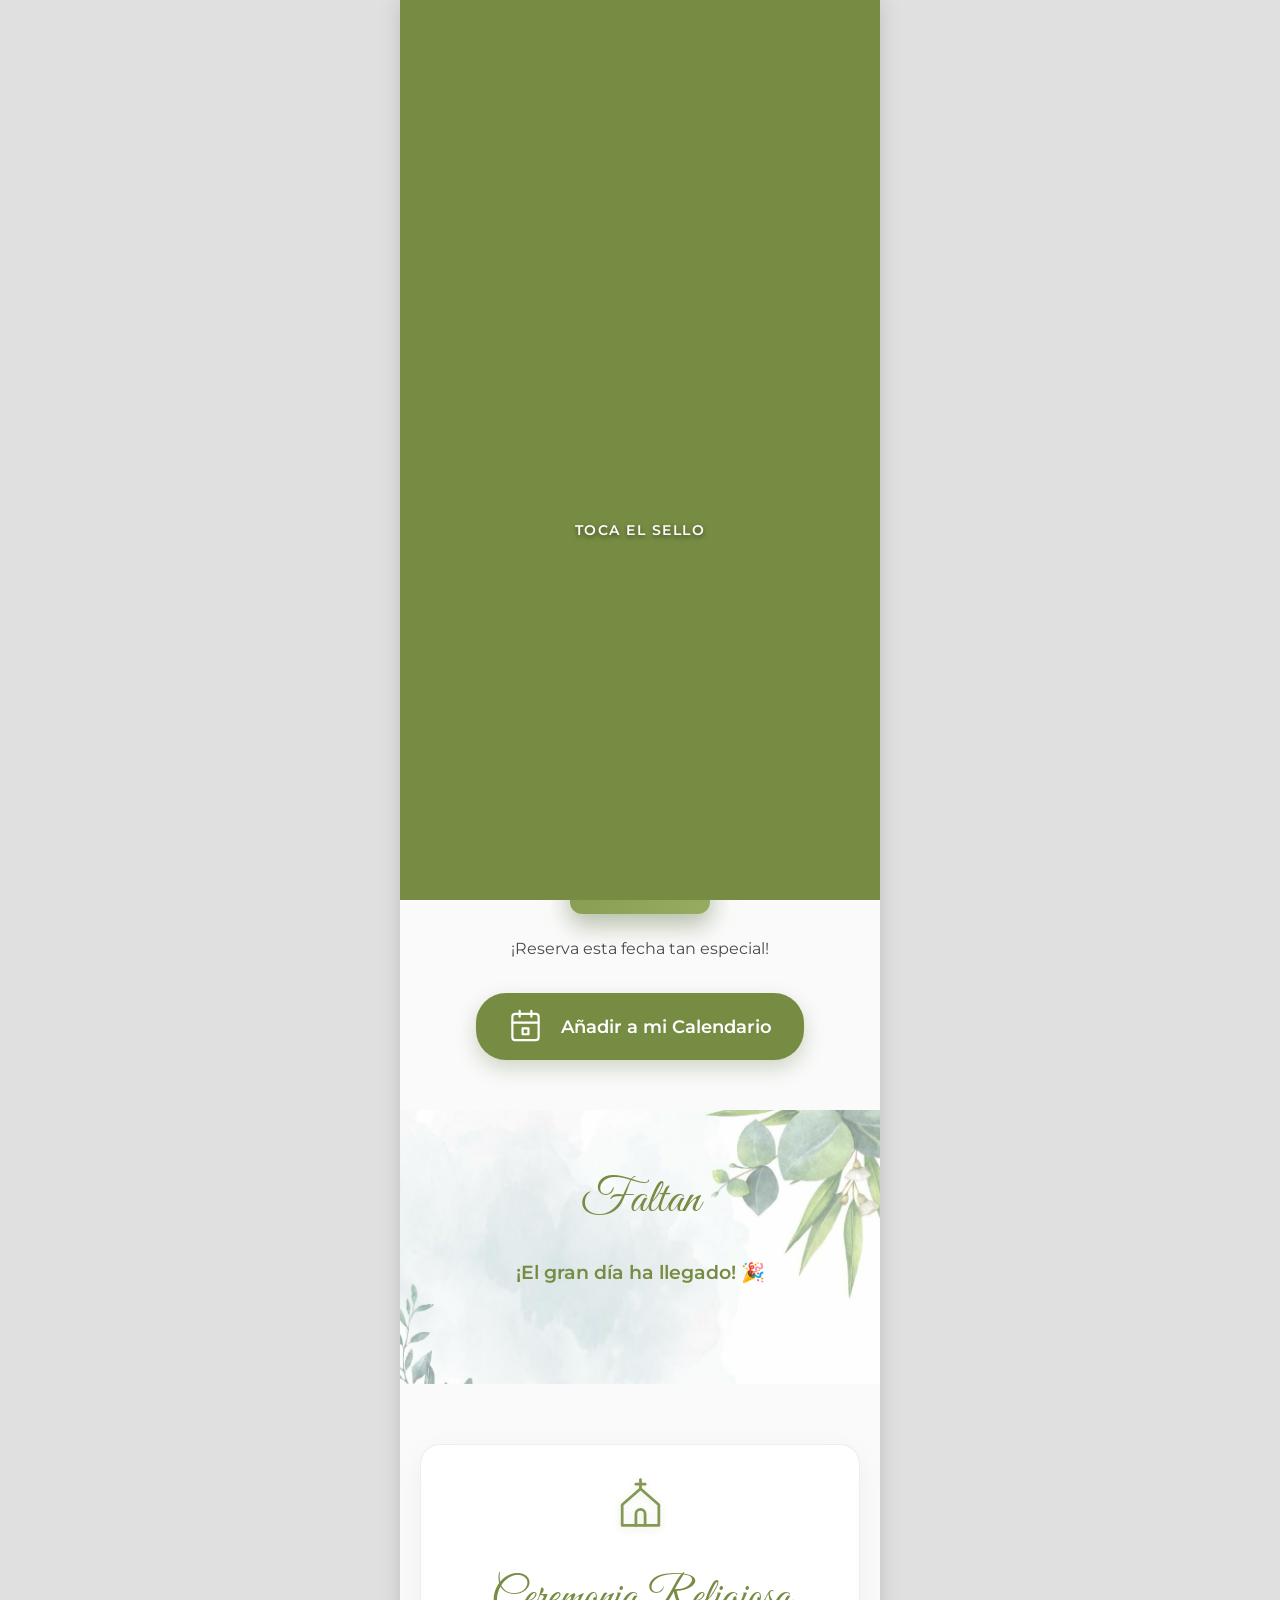
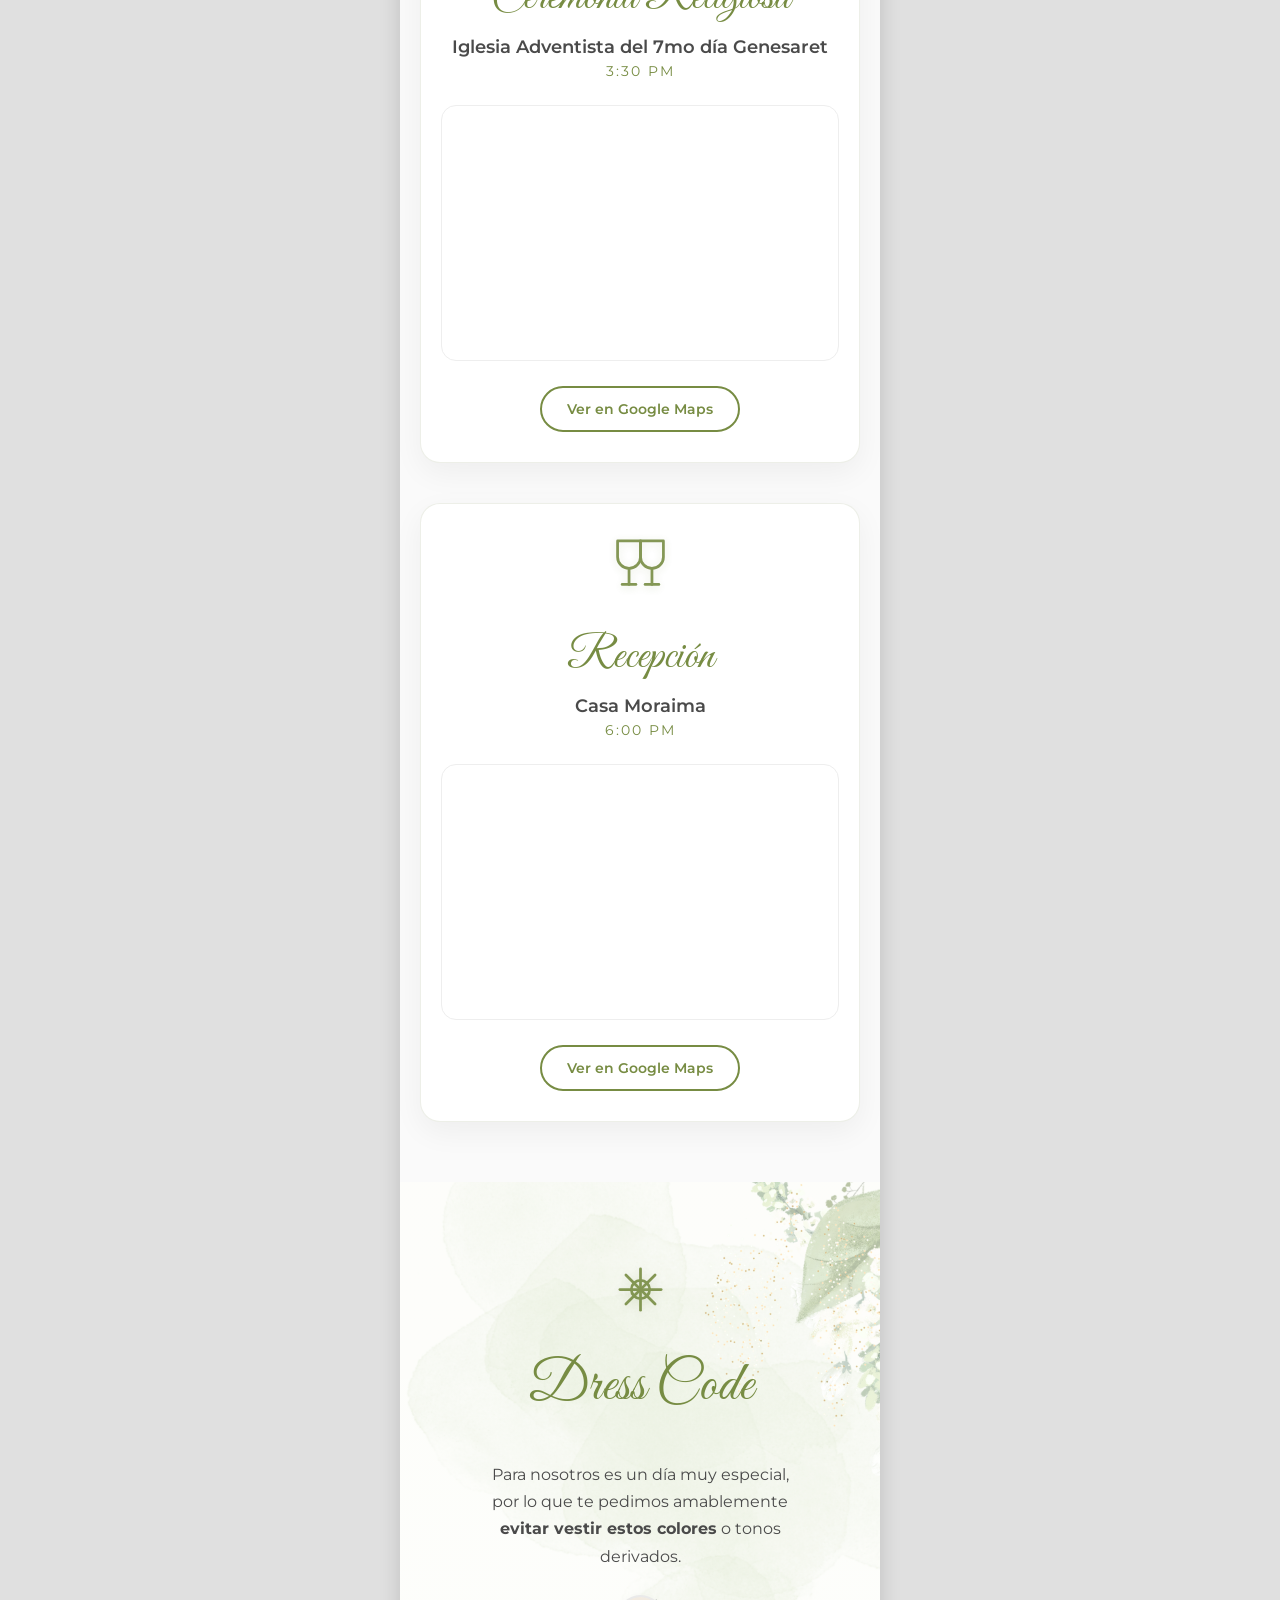
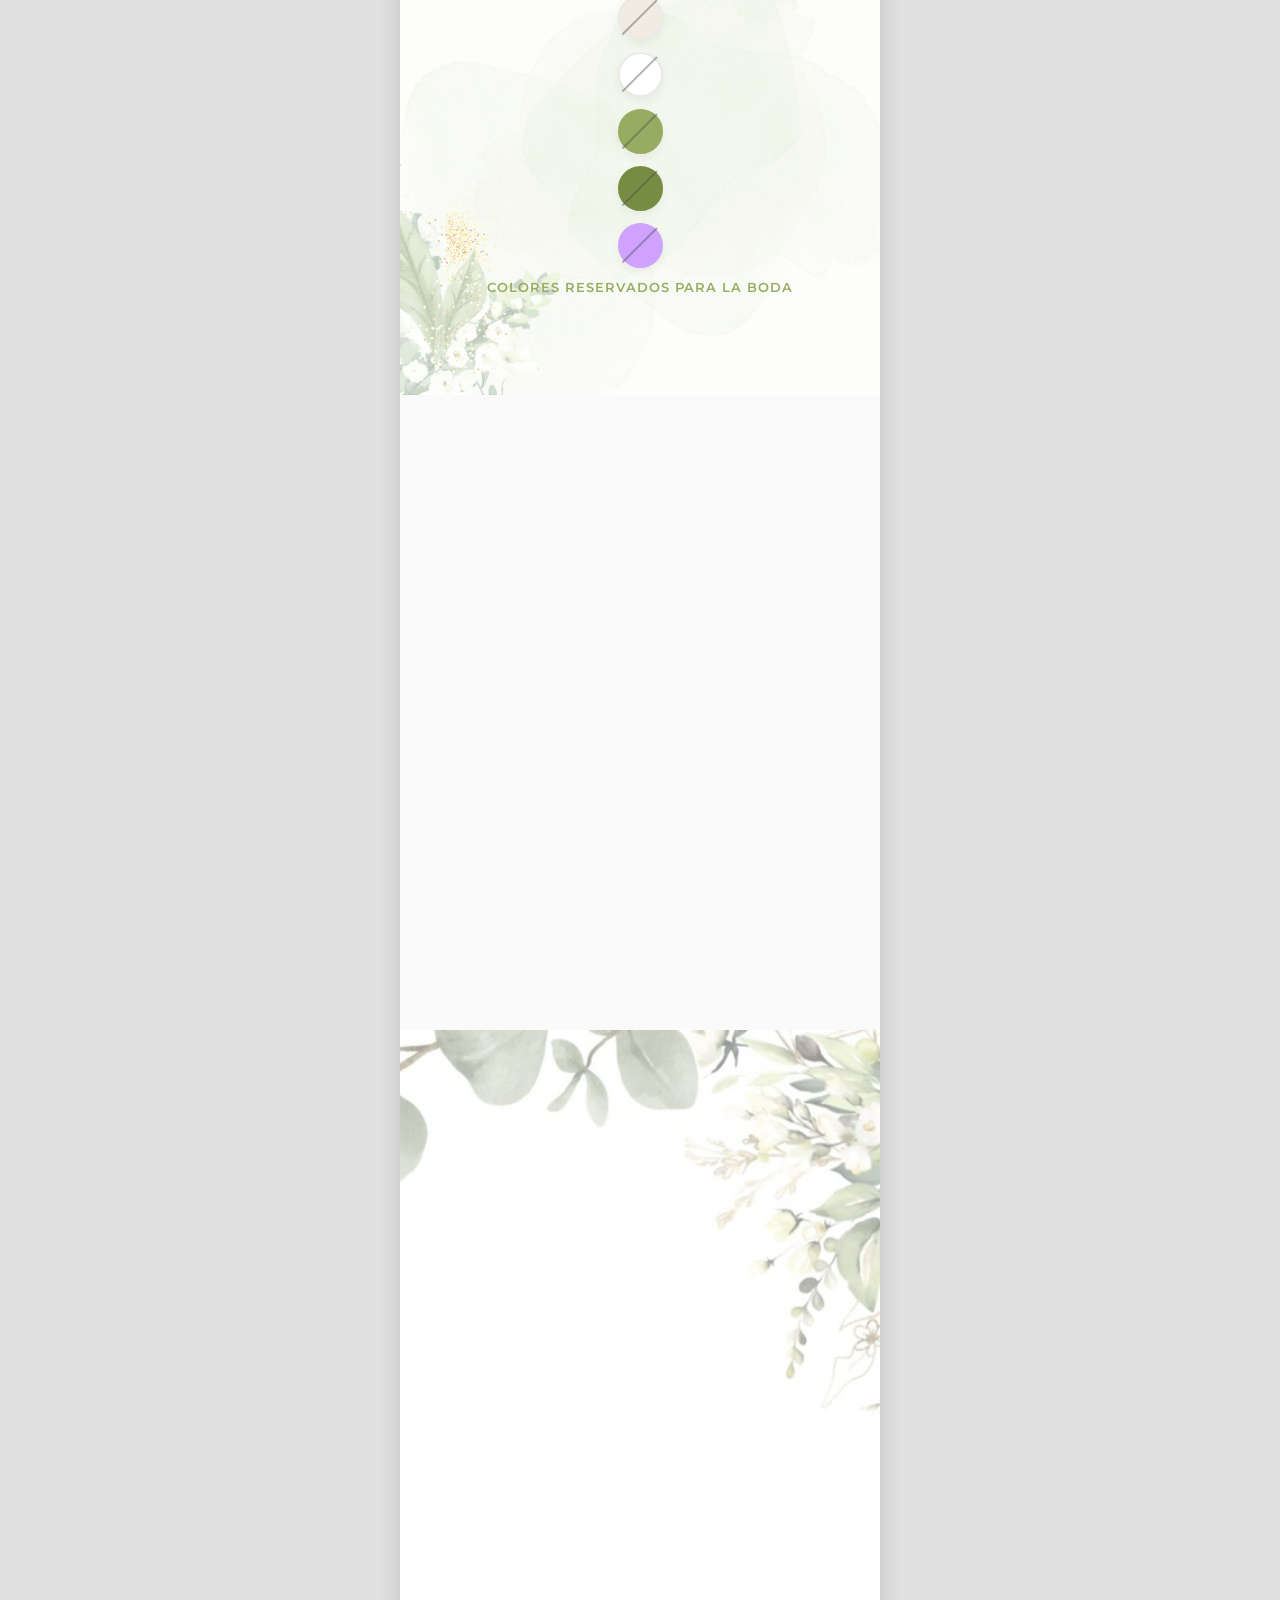
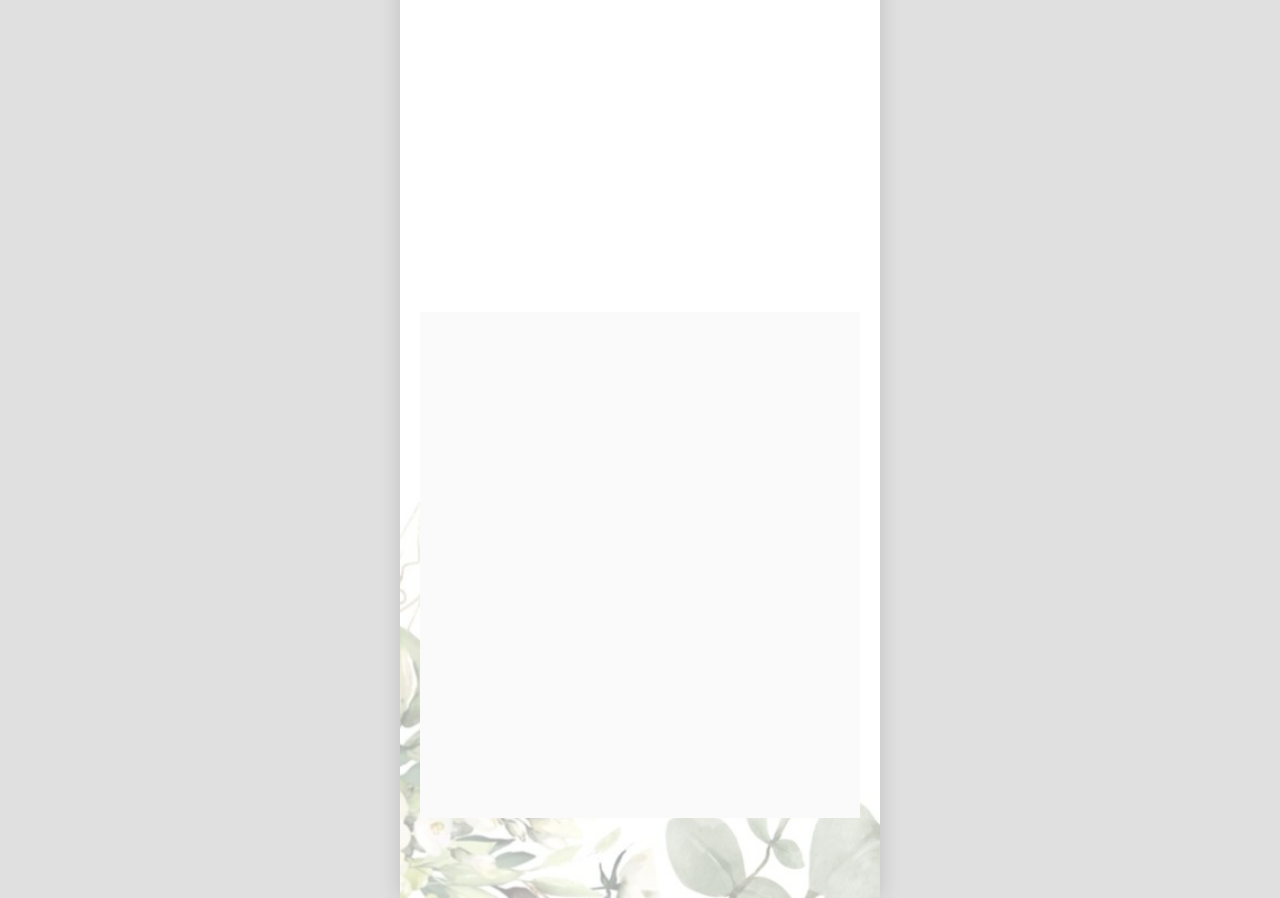
==== index.html @ 6d4e20b8 "Retoques" ====
<!DOCTYPE html>
<html lang="es">

<head>
    <meta charset="UTF-8">
    <meta name="viewport" content="width=device-width, initial-scale=1.0">
    <title>Boda de Emanuel & Richelle</title>

    <link href="https://fonts.googleapis.com/css2?family=Great+Vibes&family=Montserrat:wght@300;400;600&display=swap"
        rel="stylesheet">
    <link rel="stylesheet" href="style.css">
</head>

<body class="bloquear-scroll">

    <main class="mobile-app">

        <div id="pantalla-sobre" class="pantalla-sobre">
            <video id="video-sobre" playsinline preload="auto">
                <source src="assets/invitacion.mp4" type="video/mp4">
                Tu navegador no soporta videos.
            </video>

            <div id="capa-instruccion" class="capa-instruccion">
                <div class="animacion-tap">
            <span class="texto-tap">Toca el sello</span>
        </div>
            </div>
        </div>

        <section class="hero" id="hero">

            <div class="flor decoracion-arriba-izq">
                <img src="assets/2.png" alt="Decoración floral">
            </div>
            <div class="flor decoracion-arriba-der">
                <img src="assets/2.png" alt="Decoración floral">
            </div>

            <div class="hero-content">

                <h1 class="nombres animar-fade-up delay-2">
                    Emanuel <br>
                    <span class="ampersand">&</span> <br>
                    Richelle
                </h1>

                <div class="contenedor-pases animar-fade-up delay-4">
                    <p>¡Hola <span id="nombre-invitado-final" class="numero-pases">Invitado Especial</span>!</p>
                </div>

                <p class="intro-text animar-fade-up delay-3">
                    Con la bendición de Dios queremos vivir este momento rodeado de familiares y amigos. por tal razón,
                    queremos contar con tu presencia.
                </p>


            </div>
        </section>




        <section class="save-the-date" id="save-the-date">
            <h2 class="titulo-seccion animar-scroll">Save the Date</h2>

            <div class="calendario-container animar-scroll" id="contenedor-calendario">

                <div class="cubierta-calendario" id="cubierta-fecha">
                    <svg class="icono-tocar-svg" viewBox="0 0 24 24" fill="none" stroke="currentColor" stroke-width="1.2" stroke-linecap="round" stroke-linejoin="round">
                        <path d="M8 13V4.5a1.5 1.5 0 0 1 3 0V12"></path>
                        <path d="M11 11.5v-2a1.5 1.5 0 0 1 3 0V12"></path>
                        <path d="M14 10.5v-1a1.5 1.5 0 0 1 3 0V12"></path>
                        <path d="M17 11.5v-1a1.5 1.5 0 0 1 3 0v4.5a6 6 0 0 1-6 6h-2c-2.54 0-4.84-1.63-5.63-4.03L5 15.5a1.5 1.5 0 0 1 2.83-1l1.17 3.5"></path>
                    </svg>
                    <p>Toca para ver</p>
                </div>

                <div class="calendario-hoja">
                    <div class="calendario-mes">AGOSTO</div>
                    <div class="calendario-dia">
                        <span class="numero" id="flip-numero">16</span>
                    </div>
                    <div class="calendario-anio">2026</div>
                </div>
            </div>

            <p class="calendario-texto animar-scroll">¡Reserva esta fecha tan especial!</p>

            <button id="btn-calendario" class="btn-primario animar-scroll">
                <svg class="icono-btn-calendario" viewBox="0 0 24 24" fill="none" stroke="currentColor" stroke-width="1.5" stroke-linecap="round" stroke-linejoin="round">
                    <rect x="3" y="4" width="18" height="18" rx="2" ry="2"></rect>
                    <line x1="16" y1="2" x2="16" y2="6"></line>
                    <line x1="8" y1="2" x2="8" y2="6"></line>
                    <line x1="3" y1="10" x2="21" y2="10"></line>
                    <path d="M10 14h4v4h-4z"></path> </svg> Añadir a mi Calendario
            </button>
        </section>


        <section class="cronometro-section" id="cronometro">
            <h2 class="titulo-cronometro animar-scroll">Faltan</h2>

            <div class="cronometro-container animar-scroll">
                <div class="tiempo-caja">
                    <span id="dias" class="tiempo-numero">00</span>
                    <span class="tiempo-etiqueta">Días</span>
                </div>
                <div class="tiempo-caja">
                    <span id="horas" class="tiempo-numero">00</span>
                    <span class="tiempo-etiqueta">Hrs</span>
                </div>
                <div class="tiempo-caja">
                    <span id="minutos" class="tiempo-numero">00</span>
                    <span class="tiempo-etiqueta">Min</span>
                </div>
                <div class="tiempo-caja">
                    <span id="segundos" class="tiempo-numero">00</span>
                    <span class="tiempo-etiqueta">Seg</span>
                </div>
            </div>
        </section>

        <section class="ubicaciones" id="ubicaciones">

            <div class="tarjeta-ubicacion animar-scroll">
                <div class="icono-ubicacion"><svg class="icono-elegante" viewBox="0 0 24 24" fill="none" stroke="currentColor" stroke-width="1.2" stroke-linecap="round" stroke-linejoin="round">
                        <path d="M12 2v4"></path>
                        <path d="M10 4h4"></path>
                        <path d="M12 6L4 13v9h16v-9L12 6z"></path>
                        <path d="M10 22v-5a2 2 0 0 1 4 0v5"></path>
                    </svg></div>
                <h2 class="titulo-ubicacion">Ceremonia Religiosa</h2>
                <p class="nombre-lugar">Iglesia Adventista del 7mo día Genesaret</p>
                <p class="detalle-hora">3:30 PM</p>

                <div class="mapa-contenedor">
                    <iframe
                        src="https://www.google.com/maps/embed?pb=!1m18!1m12!1m3!1d977.3906407509673!2d-75.5242422734369!3d10.438419926926958!2m3!1f0!2f0!3f0!3m2!1i1024!2i768!4f13.1!3m3!1m2!1s0x8ef6256112ab221f%3A0x221ad14117cdd59d!2sIglesia%20Adventista%20del%207mo%20d%C3%ADa%20Genezareth%2C%20Distrito%20Norte%20Cartagena!5e1!3m2!1ses!2sco!4v1776056505038!5m2!1ses!2sco"
                        width="100%" height="250" style="border:0;" allowfullscreen="" loading="lazy">
                    </iframe>
                </div>

                <a href="https://maps.app.goo.gl/5AALjE4rk7vkPGRw5" target="_blank" class="btn-gps">
                    Ver en Google Maps
                </a>
            </div>

            <div class="tarjeta-ubicacion animar-scroll">
                <div class="icono-ubicacion"><svg class="icono-elegante" viewBox="0 0 24 24" fill="none" stroke="currentColor" stroke-width="1.2" stroke-linecap="round" stroke-linejoin="round">
                        <path d="M4 22h6"></path>
                        <path d="M7 15v7"></path>
                        <path d="M7 15a5 5 0 0 0 5-5V3H2v7a5 5 0 0 0 5 5z"></path>
                        <path d="M14 22h6"></path>
                        <path d="M17 15v7"></path>
                        <path d="M17 15a5 5 0 0 0 5-5V3h-10v7a5 5 0 0 0 5 5z"></path>
                    </svg></div>
                <h2 class="titulo-ubicacion">Recepción</h2>
                <p class="nombre-lugar">Casa Moraima</p>
                <p class="detalle-hora">6:00 PM</p>

                <div class="mapa-contenedor">
                    <iframe
                        src="https://www.google.com/maps/embed?pb=!1m18!1m12!1m3!1d4649.555010946339!2d-75.53625112425996!3d10.419981789707968!2m3!1f0!2f0!3f0!3m2!1i1024!2i768!4f13.1!3m3!1m2!1s0x8ef62fbb9fee792b%3A0xed999630452a4eab!2sCasa%20Moraima!5e1!3m2!1ses!2sco!4v1776056762101!5m2!1ses!2sco"
                        width="100%" height="250" style="border:0;" allowfullscreen="" loading="lazy">
                    </iframe>
                </div>

                <a href="https://maps.app.goo.gl/M5JVdJJpAPnLUWYi6" target="_blank" class="btn-gps">
                    Ver en Google Maps
                </a>
            </div>

        </section>

        <section class="dress-code" id="dress-code">
            <div class="animar-scroll">
                <div class="icono-dresscode"><svg class="icono-elegante" viewBox="0 0 24 24" fill="none" stroke="currentColor" stroke-width="1.2" stroke-linecap="round" stroke-linejoin="round">
            <path d="M12 3v18"></path>
            <path d="M3 12h18"></path>
            <path d="M18.364 5.636l-12.728 12.728"></path>
            <path d="M5.636 5.636l12.728 12.728"></path>
            <path d="M12 8a4 4 0 0 0-4 4 4 4 0 0 0 4 4 4 4 0 0 0 4-4 4 4 0 0 0-4-4z"></path>
        </svg></div>

                <h2 class="titulo-seccion">Dress Code</h2>

                <p class="texto-dresscode">
                    Para nosotros es un día muy especial, por lo que te pedimos amablemente <strong>evitar vestir estos
                        colores</strong> o tonos derivados.
                </p>

                <div class="colores-reservados">
                    <div class="circulo-color crema" title="Crema"></div>
                    <div class="circulo-color blanco" title="Blanco"></div>
                    <div class="circulo-color verde-oliva" title="Oliva"></div>
                    <div class="circulo-color verde-oliva-oscuro" title="Oliva oscuro"></div>
                    <div class="circulo-color lila" title="Lila"></div>
                    <span class="etiqueta-color">Colores reservados para la boda</span>
                </div>
            </div>
        </section>

        <section class="regalos" id="regalos">
            <h2 class="titulo-seccion animar-scroll">Regalos</h2>

            <p class="intro-regalos animar-scroll">
                Su presencia es nuestro mejor regalo, pero si desean tener un detalle con nosotros, estas son nuestras
                opciones:
            </p>

            <div class="regalos-container animar-scroll">

                <div class="tarjeta-regalo">
                    <div class="icono-regalo">
                        <svg class="icono-elegante" viewBox="0 0 24 24" fill="none" stroke="currentColor" stroke-width="1.2" stroke-linecap="round" stroke-linejoin="round">
                            <polyline points="20 12 20 22 4 22 4 12"></polyline>
                            <rect x="2" y="7" width="20" height="5"></rect>
                            <line x1="12" y1="22" x2="12" y2="7"></line>
                            <path d="M12 7H7.5a2.5 2.5 0 0 1 0-5C11 2 12 7 12 7z"></path>
                            <path d="M12 7h4.5a2.5 2.5 0 0 0 0-5C13 2 12 7 12 7z"></path>
                        </svg>
                    </div>
                    <h3 class="subtitulo-regalo">Mesa de Regalos</h3>
                    <p>Contaremos con una mesa de regalos diseñada para quienes deseen apoyarnos en la creación de nuestro nuevo hogar.</p>
                    <span class="nota-sobres">¡Muchas gracias!</span>
                </div>

                <div class="tarjeta-regalo">
                    <div class="icono-regalo"><svg class="icono-elegante" viewBox="0 0 24 24" fill="none" stroke="currentColor" stroke-width="1.2" stroke-linecap="round" stroke-linejoin="round">
            <rect x="3" y="4" width="18" height="16" rx="2" ry="2"></rect>
            <path d="M3 6l9 6 9-6"></path>
        </svg></div>
                    <h3 class="subtitulo-regalo">Lluvia de Sobres</h3>
                    <p>Si prefieres, tendremos una urna el día de la boda para recibir tus detalles en efectivo.</p>
                    <span class="nota-sobres">¡Muchas gracias!</span>
                </div>

            </div>
        </section>

        <section class="galeria" id="galeria">
            <h2 class="titulo-seccion animar-scroll secuencia-1">Nuestros Momentos</h2>

            <p class="texto-galeria animar-scroll secuencia-2">
                Hay historias que se construyen con el tiempo, pero la nuestra parece haber estado escrita desde
                siempre. Cada sonrisa, cada viaje y cada abrazo nos ha preparado para este gran paso. Somos el mejor
                equipo y hoy celebramos el inicio de nuestra aventura más bonita.
                <br>
                 <span style="font-weight: bold; color: var(--verde-oliva);">"Grábame con el sello de tu corazón". Cantares 8:6</span>
            </p>

            <div class="carousel-container animar-scroll secuencia-3">
                <div class="carousel-track" id="carousel-track">

                    <div class="carousel-slide">
                        <img src="assets/3.jpg" alt="Emanuel y Richelle 1">
                    </div>

                    <div class="carousel-slide">
                        <img src="assets/7.jpg" alt="Emanuel y Richelle 2">
                    </div>

                    <div class="carousel-slide">
                        <img src="assets/7.png" alt="Emanuel y Richelle 3">
                    </div>

                    <div class="carousel-slide">
                        <img src="assets/4.jpg" alt="Emanuel y Richelle 4">
                    </div>

                    <div class="carousel-slide">
                        <img src="assets/5.jpg" alt="Emanuel y Richelle 5">
                    </div>
                    <div class="carousel-slide">
                        <img src="assets/10.jpg" alt="Emanuel y Richelle 6">
                    </div>

                    <div class="carousel-slide">
                        <img src="assets/6.jpeg" alt="Emanuel y Richelle 7">
                    </div>
                    <div class="carousel-slide">
                        <img src="assets/8.jpg" alt="Emanuel y Richelle 8">
                    </div>

                    <div class="carousel-slide">
                        <img src="assets/9.jpg" alt="Emanuel y Richelle 9">
                    </div>

                </div>

                <button class="carousel-btn prev" id="btn-prev">❮</button>
                <button class="carousel-btn next" id="btn-next">❯</button>

                <div class="carousel-dots" id="carousel-dots">
                    <span class="dot activo" data-index="0"></span>
                    <span class="dot" data-index="1"></span>
                    <span class="dot" data-index="2"></span>
                    <span class="dot" data-index="3"></span>
                    <span class="dot" data-index="4"></span>
                    <span class="dot" data-index="5"></span>
                    <span class="dot" data-index="6"></span>
                    <span class="dot" data-index="7"></span>
                    <span class="dot" data-index="8"></span>
                </div>
            </div>

            <section class="confirmacion-section" id="confirmacion">
                <div class="confirmacion-card animar-scroll secuencia-1">
                    <div class="icono-rsvp">
                        <svg class="icono-elegante" viewBox="0 0 24 24" fill="none" stroke="currentColor" stroke-width="1.2" stroke-linecap="round" stroke-linejoin="round">
                            <path d="M4 4h16c1.1 0 2 .9 2 2v12c0 1.1-.9 2-2 2H4c-1.1 0-2-.9-2-2V6c0-1.1.9-2 2-2z"></path>
                            <polyline points="22,6 12,13 2,6"></polyline>
                        </svg>
                    </div>
                    <h2 class="titulo-seccion">Confirmar Asistencia</h2>
                    <p class="texto-confirmar">
                        Sería un honor para nosotros contar con tu presencia en este día tan especial.
                    </p>
                    <p class="info-cupos">
                        Hemos reservado <span id="cupos-tarjeta" class="resaltado-cupos"></span> cupos para ti.
                    </p>
                    <p class="info-mesa" style="margin-top: 10px;">
                    Mesas asignadas: <strong id="mesa-tarjeta" style="color: var(--verde-oliva);"></strong>
                        </p>

                    <button id="btn-abrir-confirmar" class="btn-primario">Confirmar Asistencia</button>
                </div>


            </section>

        <section class="confirmacion-section" id="agradecimiento" style="display: none;">
            <div class="confirmacion-card">
                <svg class="icono-elegante" viewBox="0 0 24 24" fill="none" stroke="currentColor" stroke-width="1.2" stroke-linecap="round" stroke-linejoin="round">
                    <path d="M12 3v18"></path>
                    <path d="M3 12h18"></path>
                    <path d="M18.364 5.636l-12.728 12.728"></path>
                    <path d="M5.636 5.636l12.728 12.728"></path>
                    <path d="M12 8a4 4 0 0 0-4 4 4 4 0 0 0 4 4 4 4 0 0 0 4-4 4 4 0 0 0-4-4z"></path>
                </svg>
                <h2 class="titulo-seccion">¡Muchas Gracias!</h2>
                <p class="texto-confirmar">
                    Tu asistencia ha sido confirmada con éxito. Nos hace muy felices saber que estarás con nosotros
                    celebrando nuestro amor.
                </p>

                <div class="resumen-confirmacion">
                    <p><strong>Invitado:</strong> <span id="gracias-nombre"></span></p>
                    <p><strong>Cupos:</strong> <span id="gracias-cupos"></span></p>
                    <p><strong>Mesas asignadas:</strong> <span id="gracias-mesa"></span></p>
                    
                    <button id="btn-copiar" class="btn-copiar">
                        <svg viewBox="0 0 24 24" fill="none" stroke="currentColor" stroke-width="1.5" stroke-linecap="round" stroke-linejoin="round" class="icono-copiar">
                            <rect x="9" y="9" width="13" height="13" rx="2" ry="2"></rect>
                            <path d="M5 15H4a2 2 0 0 1-2-2V4a2 2 0 0 1 2-2h9a2 2 0 0 1 2 2v1"></path>
                        </svg>
                        Copiar mis datos
                    </button>
                </div>
           </div>
        </section>

        <div id="modal-confirmar" class="modal-overlay">
            <div class="modal-contenido">
                <h3 class="modal-titulo">¡Hola!</h3>
                <p class="modal-mensaje">Estás a punto de confirmar la asistencia de:</p>
                <p id="nombre-confirmacion-modal" class="modal-nombre-invitado"></p>
                <p class="modal-cupos">Cupos reservados: <span id="num-cupos-modal" style="font-weight: bold; color: var(--verde-oliva);"></span>
                <p class="modal-mesa" style="margin-bottom: 15px;">Mesas asignadas: <span id="mesa-modal" style="font-weight: bold; color: var(--verde-oliva);"></span></p>
                </p>
                <p class="modal-pregunta">¿Deseas confirmar ahora?</p>

                <div class="modal-botones">
                    <button id="btn-cancelar" class="btn-secundario">Cancelar</button>
                    <button id="btn-aceptar-confirmacion" class="btn-primario">Sí, Confirmar</button>
                </div>
            </div>
        </div>


    </main>

    <audio id="bg-music" loop preload="auto">
        <source src="assets/cancion-boda.mp3" type="audio/mpeg">
    </audio>

    <div class="music-control-container paused" id="music-control">
        <button class="btn-music" title="Música Reproducir/Pausa">
            <svg class="music-icon paused" viewBox="0 0 24 24">
                <path fill="currentColor" d="M8 5v14l11-7z" />
            </svg>
            <svg class="music-icon playing" viewBox="0 0 24 24">
                <path fill="currentColor" d="M6 19h4V5H6v14zm8-14v14h4V5h-4z" />
            </svg>
        </button>
    </div>

    <script src="script.js"></script>
</body>

</html>
---- style.css ----
/* --- ACTUALIZACIÓN DE PALETA GLOBAL (BASADA EN IMAGEN) --- */
:root {
    --verde-oliva: #778c43; /* Hexágono actualizado del verde oscuro de la imagen */
    --verde-claro: #96ac60; /* Hexágono del verde claro de la imagen (mismo hex) */
    --color-crema: #F2EBE1; /* Hexágono del crema suave de la imagen (NUEVO) */
    --blanco: #FFFFFF;
    --texto-oscuro: #4A4A4A;
    --fondo-app: #FAFAFA;
    --lila: #cea2fd;
}

* {
    box-sizing: border-box;
    margin: 0;
    padding: 0;
}

body {
    background-color: #e0e0e0; 
    display: flex;
    justify-content: center;
    font-family: 'Montserrat', sans-serif; 
}

body.bloquear-scroll {
    overflow: hidden;
}

.mobile-app {
    width: 100%;
    max-width: 480px;
    background-color: var(--fondo-app);
    min-height: 100vh;
    box-shadow: 0 0 20px rgba(0,0,0,0.15);
    overflow-x: hidden;
    position: relative;
}

/* --- EL SOBRE INTERACTIVO --- */
.pantalla-sobre {
    position: absolute;
    top: 0;
    left: 0;
    width: 100%;
    height: 100vh;
    background-color: var(--verde-oliva);
    z-index: 100;
    display: flex;
    align-items: center;
    justify-content: center;
    /* La transición ahora la maneja la animación de los @keyframes */
}
/* --- EFECTO FLASH CINEMATOGRÁFICO --- */
/* --- EFECTO FLASH DORADO SUAVE (ACTUALIZADO) --- */
.flash-activo {
    /* Aumentamos un poco la duración total para que sea más lento y elegante */
    animation: efectoFlashDorado 1.8s ease-in-out forwards;
    pointer-events: none; /* Evita clics extra */
}

@keyframes efectoFlashDorado {
    0% { 
        filter: brightness(1) contrast(1); 
        opacity: 1; 
        background-color: transparent;
    }
    /* PASO 1: Llegada suave al tono amarillo/dorado (Luz cálida) */
    40%, 60% { 
        /* Aquí creamos el tinte dorado suave */
        background-color: rgba(255, 255, 255, 0.9);; /* Un oro suave y elegante */
        filter: brightness(1.5); /* Brillo moderado */
        opacity: 1; 
    }
    /* PASO 2: Clímax de luz blanca (Revelación profunda) */
    100% {  
        filter: brightness(1); /* Mucho más brillo, pero progresivo */
        opacity: 0; 
        visibility: hidden;
    }
}

#video-sobre {
    position: absolute;
    top: 0;
    left: 0;
    width: 100%;
    height: 100%;
    object-fit: cover; /* Asegura que el video llene la pantalla sin distorsionarse */
    z-index: 1;
}

.capa-instruccion {
    position: absolute;
    top: 0; left: 0; width: 100%; height: 100%;
    display: flex;
    justify-content: center;
    align-items: center; /* Centramos todo */
    z-index: 50;
    pointer-events: none; /* Permite que el clic "atraviese" la animación y toque el sobre */
    transition: opacity 0.5s ease;
}

.animacion-tap {
    display: flex;
    flex-direction: column;
    align-items: center;
    /* Ajusta este 'margin-top' si necesitas mover la mano más arriba o abajo del sello */
    margin-top: 150px; 
}


.texto-tap {
    color: var(--blanco);
    font-family: 'Montserrat', sans-serif;
    font-size: 0.9rem;
    font-weight: 600;
    letter-spacing: 1.5px;
    text-transform: uppercase;
    margin-top: 10px;
    text-shadow: 0 2px 5px rgba(0,0,0,0.5);
    animation: latidoTexto 1.5s infinite ease-in-out;
}

/* El movimiento del dedo */
@keyframes hacerTap {
    0%, 100% { transform: translateY(0) scale(1); }
    50% { transform: translateY(-15px) scale(0.9); }
}

/* El parpadeo suave del texto */
@keyframes latidoTexto {
    0%, 100% { opacity: 0.6; }
    50% { opacity: 1; }
}


@keyframes latidoSuave {
    0% { transform: scale(1); }
    50% { transform: scale(1.05); }
    100% { transform: scale(1); }
}

/* --- HERO CON IMAGEN DE FONDO --- */
/* --- HERO CON IMAGEN DE FONDO COMPLETA Y CONTRASTE --- */
.hero {
    /* Mantenemos un alto que permita ver bien la foto (puedes subirlo a 85vh o 90vh si sientes que falta espacio) */
    min-height: 20vh; 
    height: 60vh; 
    
    /* 1. ZONA BLANCA MÁS GRANDE: 
       El blanco puro (1) ahora empieza al 65% de la pantalla, dando mucho más espacio al texto */
    background-image: 
        linear-gradient(to bottom, rgba(255, 255, 255, 0.1) 0%, rgba(255, 255, 255, 0.75) 45%, rgba(255, 255, 255, 1) 65%), 
        url('assets/1.1.jpg'); 
    
    background-size: cover; 
    
    /* 2. SUBIR LA IMAGEN:
       'center bottom' pega la base de tu foto al fondo del contenedor, revelando a la pareja.
       (Si sientes que sube demasiado, cámbialo a 'center 80%') */
    background-position: center; 
    
    background-repeat: no-repeat;
    display: flex;
    flex-direction: column;
    justify-content: flex-end; 
    text-align: center;
    
    /* 3. BAJAR EL TEXTO:
       Reducimos el padding inferior (el último número) a 20px para que el texto baje a la zona blanca */
    padding: 120px 20px 30px; 
    position: relative;
    overflow: hidden;
}

.hero-content {
    width: 100%;
    display: flex;
    flex-direction: column;
    align-items: center;
    position: relative;
    z-index: 1; 
    /* Margen superior para despegar los nombres de la parte más alta de la foto */
    margin-top: 40px; 
}

/* Nombres con contraste */
.nombres {
    font-family: 'Great Vibes', cursive;
    color: var(--verde-oliva);
    font-size: 4.5rem; 
    line-height: 0.9;
    font-weight: normal;
    margin-bottom: 20px;
    text-shadow: 2px 2px 6px rgba(255, 255, 255, 0.9);
}

.intro-text {
    color: var(--texto-oscuro);
    font-size: 0.95rem;
    line-height: 1.7;
    font-weight: 500; /* Un poco más de grosor para leerse mejor */
    width: 90%;
}

.flor {
    position: absolute;
    z-index: 0; /* Quedan detrás del texto (.hero-content tiene z-index: 1) */
    pointer-events: none; /* No interfieren con los toques en la pantalla */
    opacity: 0.9; /* Ligeramente transparentes para integrarse mejor */
}

.flor img {
    display: block;
    max-width: 100%; /* Se adaptan al contenedor */
    height: auto;
}

/* --- POSICIONAMIENTO ESPECÍFICO --- */

/* Flores Superiores */
.decoracion-arriba-izq {
    top: -10px; /* Un poco salidas hacia arriba */
    left: -20px; /* Un poco salidas hacia la izquierda */
    width: 45%; /* Ocupan casi la mitad del ancho en móvil */
}

.decoracion-arriba-der {
    top: -10px;
    right: -20px;
    width: 45%;
    /* Reflejamos la imagen horizontalmente para la derecha */
    transform: scaleX(-1); 
}

/* Flores Inferiores */
.decoracion-abajo-izq {
    bottom: -20px; /* Un poco salidas hacia abajo */
    left: -20px;
    width: 40%;
}

.decoracion-abajo-der {
    bottom: -20px;
    right: -20px;
    width: 40%;
    /* Reflejamos la imagen horizontalmente para la derecha */
    transform: scaleX(-1); 
}

.animar-fade-up {
    opacity: 0;
    transform: translateY(30px);
    transition: opacity 1.2s ease-out, transform 1.2s ease-out;
}

.animar-fade-up.visible {
    opacity: 1;
    transform: translateY(0);
}

.delay-1 { transition-delay: 0.2s; }
.delay-2 { transition-delay: 0.8s; }

/* --- SECCIÓN SAVE THE DATE --- */
.save-the-date {
    padding: 50px 20px;
    background-color: var(--fondo-app);
    text-align: center;
    display: flex;
    flex-direction: column;
    align-items: center;
    min-height: 20px;
}

.titulo-seccion {
    font-family: 'Great Vibes', cursive;
    color: var(--verde-oliva);
    font-size: 3.5rem;
    margin-bottom: 40px;
    font-weight: normal;
}

/* Diseño de la hoja del calendario */
.calendario-container {
    perspective: 1000px; 
    margin-bottom: 25px;
    position: relative; /* ¡CRÍTICO! Para que la cubierta se quede dentro */
}

.cubierta-calendario {
    position: absolute;
    top: 0;
    left: 0;
    width: 100%;
    height: 100%;
    /* Degradado elegante con tus colores base */
    background: linear-gradient(135deg, var(--verde-oliva), var(--verde-claro));
    border-radius: 12px;
    z-index: 10; /* Se asegura de estar encima del calendario */
    display: flex;
    flex-direction: column;
    align-items: center;
    justify-content: center;
    color: var(--blanco);
    cursor: pointer;
    box-shadow: 0 10px 25px rgba(107, 130, 70, 0.4);
    
    /* Animación de apertura estilo "puerta de garaje" o tarjeta */
    transform-origin: top center; 
    transition: transform 0.6s cubic-bezier(0.68, -0.55, 0.265, 1.55), opacity 0.5s ease;
}

/* La clase que aplicaremos con JS para abrir la cubierta */
.cubierta-calendario.destapado {
    transform: rotateX(90deg); /* Se pliega hacia atrás */
    opacity: 0;
    pointer-events: none; /* Para que ya no estorbe los clics */
}

.icono-tocar {
    font-size: 2.2rem;
    margin-bottom: 10px;
    animation: manitoFlotando 1.5s infinite ease-in-out;
}

.cubierta-calendario p {
    font-family: 'Montserrat', sans-serif;
    font-size: 0.85rem;
    font-weight: 600;
    text-transform: uppercase;
    letter-spacing: 2px;
}

@keyframes manitoFlotando {
    0%, 100% { transform: translateY(0); }
    50% { transform: translateY(-10px); }
}

.calendario-hoja {
    width: 140px;
    background-color: var(--blanco);
    border-radius: 12px;
    box-shadow: 0 10px 25px rgba(0,0,0,0.08);
    overflow: hidden;
    border: 1px solid #eaeaea;
    transform-style: preserve-3d;
}

.calendario-mes {
    background-color: var(--verde-oliva);
    color: var(--blanco);
    font-size: 1.1rem;
    font-weight: 600;
    padding: 12px 0;
    letter-spacing: 2px;
}

.calendario-dia {
    font-size: 4.5rem;
    font-weight: 600;
    color: var(--texto-oscuro);
    padding: 15px 0;
    /* Un ligero degradado para simular el pliegue del papel */
    background: linear-gradient(to bottom, #ffffff 50%, #f9f9f9 50%);
    border-bottom: 1px dashed #ccc;
}

/* La clase que hará rotar el número */
.flip-animacion {
    display: inline-block;
    animation: flipIn 1.2s cubic-bezier(0.175, 0.885, 0.32, 1.275) both;
}

@keyframes flipIn {
    0% { transform: rotateX(-90deg); opacity: 0; }
    100% { transform: rotateX(0deg); opacity: 1; }
}

.calendario-anio {
    font-size: 1.2rem;
    color: var(--verde-claro);
    padding: 12px 0;
    font-weight: 600;
}

.calendario-texto {
    font-size: 1rem;
    color: var(--texto-oscuro);
    margin-bottom: 35px;
}

/* Diseño del botón primario */
.btn-primario {
    background-color: var(--verde-oliva);
    color: var(--blanco);
    border: none;
    padding: 16px 32px;
    font-size: 1.1rem;
    font-family: 'Montserrat', sans-serif;
    font-weight: 600;
    border-radius: 30px;
    cursor: pointer;
    box-shadow: 0 8px 20px rgba(107, 130, 70, 0.3);
    display: flex;
    align-items: center;
    gap: 10px;
    transition: transform 0.2s, background-color 0.2s;
}

.btn-primario:active {
    transform: scale(0.95); /* Se hunde ligeramente al tocarlo */
    background-color: #556837;
}

/* Clases para animación al hacer scroll */
.animar-scroll {
    opacity: 0;
    transform: translateY(40px);
    transition: opacity 1s ease-out, transform 1s ease-out;
}

.animar-scroll.visible {
    opacity: 1;
    transform: translateY(0);
}

#saludo-invitado {
    color: var(--verde-oliva);
    font-size: 1.1rem;
    margin-bottom: 25px;
    font-weight: 600;
}

/* --- CONTENEDOR DE LA FOTO PAREJA (Con degradado inferior) --- */
.foto-pareja-container {
    width: 90%; /* Contenida en ancho móvil */
    max-width: 400px; /* Máximo ancho en pantallas más grandes */
    position: relative;
    margin-bottom: 30px; /* Espacio para el texto de abajo */
    border-radius: 12px;
    overflow: hidden; /* Corta la imagen */
    box-shadow: 0 10px 30px rgba(0,0,0,0.1);
}

.foto-pareja-img {
    width: 100%;
    height: auto;
    display: block;
    /* Efecto degradado suave en la parte inferior para fundir con el blanco */
    -webkit-mask-image: linear-gradient(to bottom, black 85%, transparent 100%);
    mask-image: linear-gradient(to bottom, black 85%, transparent 100%);
}

.ampersand {
    font-size: 2.5rem;
    color: var(--verde-claro);
}


/* Contenedor pases (integración) */
.contenedor-pases p {
    margin-bottom: 10px;
    font-size: 1.3rem;
    color: var(--verde-oliva);
    font-weight: 600;
    letter-spacing: 1px;
}

.numero-pases {
    font-size: 1.3rem;
    font-weight: bold;
}

/* --- SECCIÓN CRONÓMETRO --- */
.cronometro-section {
    padding: 60px 20px 100px; /* Aumentamos padding para dar aire a la imagen */
    text-align: center;
    position: relative;
    overflow: hidden;

    /* --- LA MAGIA DEL FONDO CON DIFUMINADO BLANCO --- */
    /* Capa 1 (Filtro): Degradado blanco muy suave (90% opacidad) para asegurar contraste */
    /* Capa 2 (Imagen): Tu textura o foto decorativa */
    background-image: 
        linear-gradient(rgba(255, 255, 255, 0.432), rgba(255, 255, 255, 0.486)), 
        url('assets/2.jpg'); /* <-- CAMBIA ESTA URL POR TU ASSET LOCAL 'assets/fondo-cronometro.jpg' */
    
    background-size: cover; /* Cubre toda la sección */
    background-position: center; /* Centra la textura */
    background-repeat: no-repeat;
}

.titulo-cronometro,
.cronometro-container {
    position: relative;
    z-index: 1;
}

.titulo-cronometro {
    font-family: 'Great Vibes', cursive;
    color: var(--verde-oliva);
    font-size: 3rem;
    margin-bottom: 30px;
    font-weight: normal;
}

.cronometro-container {
    display: flex;
    justify-content: center;
    gap: 12px; /* Separación entre círculos */
    max-width: 400px;
    margin: 0 auto;
}

/* El diseño de los círculos */
.tiempo-caja {
    background-color: var(--fondo-app);
    border: 1px solid var(--verde-claro);
    border-radius: 50%; /* Los hace completamente redondos */
    width: 75px;
    height: 75px;
    display: flex;
    flex-direction: column;
    align-items: center;
    justify-content: center;
    box-shadow: 0 4px 10px rgba(0,0,0,0.03); /* Sombra muy sutil */
}

.tiempo-numero {
    font-family: 'Montserrat', sans-serif;
    font-size: 1.5rem;
    font-weight: 600;
    color: var(--texto-oscuro);
    line-height: 1;
}

.tiempo-etiqueta {
    font-family: 'Montserrat', sans-serif;
    font-size: 0.65rem;
    color: var(--verde-oliva);
    text-transform: uppercase;
    letter-spacing: 1px;
    margin-top: 6px;
    font-weight: 600;
}

/* --- SECCIÓN UBICACIONES --- */
.ubicaciones {
    padding: 60px 20px;
    background-color: var(--fondo-app);
    display: flex;
    flex-direction: column;
    gap: 40px; /* Espacio entre las dos tarjetas */
}

.tarjeta-ubicacion {
    background-color: var(--blanco);
    border-radius: 20px;
    padding: 30px 20px;
    text-align: center;
    box-shadow: 0 10px 30px rgba(0,0,0,0.05);
    border: 1px solid rgba(163, 177, 138, 0.2);
}

.icono-ubicacion {
    font-size: 2.5rem;
    margin-bottom: 15px;
    align-items: center;
}

.titulo-ubicacion {
    font-family: 'Great Vibes', cursive;
    color: var(--verde-oliva);
    font-size: 2.8rem;
    margin-bottom: 10px;
    font-weight: normal;
}

.nombre-lugar {
    font-weight: 600;
    color: var(--texto-oscuro);
    margin-bottom: 5px;
    font-size: 1.1rem;
}

.detalle-hora {
    color: var(--verde-oliva);
    font-size: 0.9rem;
    letter-spacing: 2px;
    text-transform: uppercase;
    margin-bottom: 25px;
}

/* Contenedor del mapa para redondear las esquinas del iframe */
.mapa-contenedor {
    width: 100%;
    border-radius: 15px;
    overflow: hidden;
    margin-bottom: 25px;
    border: 1px solid #eee;
}

/* Botón de GPS */
.btn-gps {
    display: inline-block;
    padding: 12px 25px;
    background-color: transparent;
    color: var(--verde-oliva);
    border: 2px solid var(--verde-oliva);
    border-radius: 25px;
    text-decoration: none;
    font-weight: 600;
    font-size: 0.9rem;
    transition: all 0.3s ease;
}

.btn-gps:active {
    background-color: var(--verde-oliva);
    color: var(--blanco);
}

/* --- SECCIÓN DRESS CODE CON DOS CÍRCULOS (ACTUALIZADO) --- */
/* --- ESTILO RECOMENDADO: TEXTURA DE LINO SUTIL ( style.css ) --- */
.dress-code {
    padding: 80px 20px 100px;
    text-align: center;
    display: flex;
    flex-direction: column;
    align-items: center;
    position: relative;
    overflow: hidden;

    /* === LA MAGIA DEL FONDO (Lino con degradado blanco suave) === */
    /* Capa 1: Filtro blanco difuminado muy sutil (80%-90% opacidad) */
    /* Capa 2: Tu asset local de textura de lino 'assets/textura-lino.jpg' */
    background-image: 
        linear-gradient(rgba(255, 255, 255, 0.466), rgba(255, 255, 255, 0.603)), 
        url('assets/6.png'); /* <-- Cambia esta URL por TU ASSET LOCAL */
    
    background-size: cover; /* Cubre toda la sección */
    background-position: center; /* Centra la textura */
    background-repeat: no-repeat;
    
    /* Quitamos el borde top que teníamos de ubicaciones */
    border-top: none; 
}

/* El resto de estilos (iconos, texto, círculos) quedan igual que los actualizados anteriormente */
.icono-dresscode,
.titulo-seccion,
.texto-dresscode,
.colores-reservados {
    position: relative;
    z-index: 1; /* Asegura que el contenido flote sobre el fondo */
}

.icono-dresscode {
    font-size: 2.2rem;
    margin-bottom: 10px;
}

.texto-dresscode {
    font-size: 1rem;
    color: var(--texto-oscuro);
    line-height: 1.7;
    max-width: 320px;
    margin: 0 auto 25px;
}

/* Contenedor de los colores prohibidos */
.colores-reservados {
    display: flex;
    flex-direction: column;
    align-items: center;
    gap: 12px;
}

.circulo-color {
    width: 45px;
    height: 45px;
    border-radius: 50%;
    position: relative;
    box-shadow: 0 4px 10px rgba(0,0,0,0.05);
}

/* Definición del nuevo círculo Crema */
.circulo-color.crema {
    background-color: #F2EBE1; /* Hexágono de la imagen */
    border: 2px solid #EAEAEA;
}

.circulo-color.blanco {
    background-color: var(--blanco);
    border: 2px solid #EAEAEA;
}


.circulo-color.verde-oliva {
    background-color: var(--verde-claro);
    border: 2px solid #96ac60;
}

.circulo-color.verde-oliva-oscuro {
    background-color: var(--verde-oliva);
    border: 2px solid #778c43;
}

.circulo-color.lila {
    background-color: var(--lila);
    border: 2px solid #cea2fd;
}

/* Una sutil línea diagonal para indicar "evitar" */
.circulo-color::after {
    content: '';
    position: absolute;
    top: 50%;
    left: -10%;
    width: 120%;
    height: 1.5px;
    /* Usamos un gris oscuro suave para la línea, para no confundir con el verde de la boda */
    background-color: rgba(74, 74, 74, 0.4); 
    transform: translateY(-50%) rotate(-45deg);
}

.etiqueta-color {
    font-size: 0.8rem;
    color: var(--verde-claro);
    text-transform: uppercase;
    letter-spacing: 1px;
    font-weight: 600;
}

/* --- SECCIÓN REGALOS --- */
.regalos {
    padding: 60px 20px 60px;
    background-color: var(--fondo-app);
    text-align: center;
}

.intro-regalos {
    font-size: 0.95rem;
    color: var(--texto-oscuro);
    margin-bottom: 35px;
    max-width: 340px;
    margin-left: auto;
    margin-right: auto;
    line-height: 1.6;
}

/* Contenedor Flex para poner una al lado de la otra */
.regalos-container {
    display: flex;
    justify-content: center;
    gap: 12px; /* Espacio entre tarjetas */
    width: 100%;
    max-width: 450px;
    margin: 0 auto;
}

.tarjeta-regalo {
    background-color: var(--blanco);
    border: 1px solid rgba(163, 177, 138, 0.3);
    border-radius: 15px;
    padding: 25px 15px;
    flex: 1; /* Hace que ambas midan exactamente lo mismo */
    display: flex;
    flex-direction: column;
    align-items: center;
    box-shadow: 0 5px 15px rgba(0,0,0,0.03);
}

.icono-regalo {
    font-size: 2rem;
    margin-bottom: 12px;
}

.subtitulo-regalo {
    font-family: 'Montserrat', sans-serif;
    color: var(--verde-oliva);
    font-size: 0.95rem;
    font-weight: 600;
    margin-bottom: 10px;
    text-transform: uppercase;
    letter-spacing: 1px;
}

.tarjeta-regalo p {
    font-size: 0.8rem;
    color: var(--texto-oscuro);
    line-height: 1.5;
    margin-bottom: 15px;
}

/* Botón pequeño para la mesa de regalos */
.btn-regalo {
    margin-top: auto; /* Lo empuja siempre al final de la tarjeta */
    padding: 10px 18px;
    background-color: var(--verde-oliva);
    color: var(--blanco);
    text-decoration: none;
    font-size: 0.8rem;
    font-weight: 600;
    border-radius: 20px;
    transition: background-color 0.2s;
}

.btn-regalo:active {
    background-color: var(--verde-claro);
}

.nota-sobres {
    margin-top: auto;
    font-size: 0.8rem;
    font-style: italic;
    color: var(--verde-claro);
}

/* --- SECCIÓN GALERÍA / CARRUSEL --- */
.galeria {
    padding: 60px 20px 80px; /* Un poco más de espacio abajo para respirar */
    text-align: center;
    position: relative;
    overflow: hidden;

    /* === MAGIA DEL FONDO === */
    /* Capa 1: Filtro blanco al 85% para no perder la lectura del texto */
    /* Capa 2: Tu imagen de fondo local */
    background-image: 
        linear-gradient(rgba(255, 255, 255, 0.575), rgba(255, 255, 255, 0.671)), 
        url('assets/11.jpg'); /* <-- Asegúrate de poner el nombre de tu foto aquí */
    
    background-size: cover;
    background-position: center;
    background-repeat: no-repeat;
}

.header-flor-externa,
.galeria .titulo-seccion,
.texto-galeria,
.carousel-container {
    position: relative;
    z-index: 1;
}

.carousel-container {
    position: relative;
    width: 100%;
    max-width: 400px;
    margin: 0 auto;
    border-radius: 15px;
    overflow: hidden; /* Oculta las fotos que no están activas */
    box-shadow: 0 10px 30px rgba(0,0,0,0.1);
}

/* La pista que contiene todas las fotos en fila */
.carousel-track {
    display: flex;
    transition: transform 0.5s ease-in-out; /* Animación suave al pasar la foto */
    width: 100%;
}

.carousel-slide {
    min-width: 100%; /* Cada foto ocupa el 100% de la caja visible */
    height: 450px; /* Alto fijo de la galería (puedes ajustarlo) */
}

.carousel-slide img {
    width: 100%;
    height: 100%;
    object-fit: cover; /* Llena el espacio sin aplastar la imagen */
    display: block;
}

/* --- BOTONES DEL CARRUSEL --- */
.carousel-btn {
    position: absolute;
    top: 50%;
    transform: translateY(-50%);
    background-color: rgba(255, 255, 255, 0.7);
    color: var(--verde-oliva);
    border: none;
    width: 40px;
    height: 40px;
    border-radius: 50%;
    font-size: 1.2rem;
    cursor: pointer;
    z-index: 2;
    transition: background-color 0.3s;
    display: flex;
    align-items: center;
    justify-content: center;
    /* Efecto cristal */
    backdrop-filter: blur(4px); 
}

.carousel-btn:active {
    background-color: var(--blanco);
}

.carousel-btn.prev { left: 10px; }
.carousel-btn.next { right: 10px; }

/* --- INDICADORES (PUNTITOS) --- */
.carousel-dots {
    position: absolute;
    bottom: 15px;
    left: 50%;
    transform: translateX(-50%);
    display: flex;
    gap: 8px;
    z-index: 2;
}

.dot {
    width: 10px;
    height: 10px;
    background-color: rgba(255, 255, 255, 0.5);
    border-radius: 50%;
    transition: background-color 0.3s, transform 0.3s;
    box-shadow: 0 2px 4px rgba(0,0,0,0.3);
}

.dot.activo {
    background-color: var(--blanco);
    transform: scale(1.3);
}

.texto-galeria {
    font-size: 0.95rem;
    color: var(--texto-oscuro);
    line-height: 1.7;
    max-width: 340px; /* Mantiene el texto en un bloque estrecho y elegante */
    margin: 0 auto 30px; /* Centrado y con margen inferior antes de las fotos */
    text-align: center;
    font-weight: 400;
}

.secuencia-1 { transition-delay: 0.2s !important; }
.secuencia-2 { transition-delay: 0.5s !important; }
.secuencia-3 { transition-delay: 0.8s !important; }

/* --- SECCIÓN CONFIRMACIÓN (ACTUALIZADA) --- */
.confirmacion-section {
    padding: 40px 30px 40px;
    background-color: var(--fondo-app);
    text-align: center;
    display: flex;
    justify-content: center;
}

.confirmacion-card {
    width: 100%;
    max-width: 360px; /* Ancho ajustado para que se vea como en la imagen */
    padding: 20px 30px 40px; /* 20px arriba, 30px a los lados, 40px abajo */    
    border: 1px solid var(--verde-claro); /* El borde verde sutil */
    border-radius: 20px;
    background-color: var(--blanco); /* Fondo completamente blanco */
    display: flex;
    flex-direction: column;
    align-items: center;
    box-shadow: 0 10px 30px rgba(0,0,0,0.03); /* Una sombra muy suave */
}

.confirmacion-card .icono-rsvp {
    font-size: 2rem;
    margin-bottom: 10px;
    opacity: 0.8; /* Un poco más suave para que no compita con el título */
}

/* El título cursivo y grande */
.confirmacion-card .titulo-seccion {
    font-family: 'Great Vibes', cursive;
    color: var(--verde-oliva);
    font-size: 2.5rem;
    font-weight: 400;
    line-height: 1.1; /* Hace que "Confirmar" y "Asistencia" se abracen bien */
    margin-bottom: 25px;
    margin-top: 0;
}

.confirmacion-card .texto-confirmar {
    font-family: 'Montserrat', sans-serif;
    font-size: 0.95rem;
    color: var(--texto-oscuro);
    line-height: 1.4;
    margin-bottom: 30px;
    text-align: center;
}

/* El botón principal con sombra de color */
#btn-abrir-confirmar {
    background-color: var(--verde-oliva);
    color: var(--blanco);
    border: none;
    padding: 15px 10px;
    border-radius: 30px; /* Bordes de pastilla */
    font-family: 'Montserrat', sans-serif;
    font-size: 1rem;
    font-weight: 700;
    cursor: pointer;
    width: 90%; /* Ocupa casi todo el ancho de la tarjeta */
    /* Sombra verdosa como en la imagen */
    box-shadow: 0 8px 20px rgba(122, 139, 74, 0.4); 
    transition: all 0.3s ease;
    display: flex; 
    justify-content: center; 
    align-items: center;}

#btn-abrir-confirmar:active {
    transform: scale(0.96); /* Efecto de que se hunde al tocarlo */
    box-shadow: 0 4px 10px rgba(122, 139, 74, 0.4);
}

/* --- ESTILOS DE LA MODAL --- */
.modal-overlay {
    position: fixed;
    top: 0; left: 0; width: 100%; height: 100%;
    background-color: rgba(0, 0, 0, 0.5);
    backdrop-filter: blur(5px);
    display: none; /* Oculta por defecto */
    justify-content: center;
    align-items: center;
    z-index: 2000;
}

.modal-contenido {
    background-color: var(--blanco);
    padding: 35px 25px;
    border-radius: 20px;
    width: 85%;
    max-width: 350px;
    text-align: center;
    box-shadow: 0 20px 40px rgba(0,0,0,0.2);
    animation: aparecerModal 0.3s ease-out;
}

@keyframes aparecerModal {
    from { transform: scale(0.8); opacity: 0; }
    to { transform: scale(1); opacity: 1; }
}

.modal-nombre-invitado {
    font-weight: 700;
    font-size: 1.2rem;
    color: var(--verde-oliva);
    margin: 15px 0;
}

.modal-botones {
    display: flex;
    gap: 10px;
    margin-top: 25px;
    justify-content: center;
}

.btn-secundario {
    background: none;
    border: 1px solid #ccc;
    padding: 12px 20px;
    border-radius: 25px;
    font-family: 'Montserrat', sans-serif;
    cursor: pointer;
}

/* --- ESTILO DE CUPOS EN LA TARJETA --- */
.info-cupos {
    font-family: 'Montserrat', sans-serif;
    font-size: 0.9rem;
    color: var(--texto-oscuro);
    margin-bottom: 10px; /* Espacio antes del botón */
    font-style: italic;
}

.resaltado-cupos {
    color: var(--verde-oliva);
    font-weight: 700;
    font-size: 1.1rem;
    font-style: normal;
}

/* ========================================= */
/* --- ESTILOS DEL CONTROL DE MÚSICA --- */
/* ========================================= */

.music-control-container {
    position: fixed;
    bottom: 20px;
    left: 20px; /* Esquina inferior izquierda para no molestar otros botones */
    z-index: 5000; /* Asegura que flote sobre todo */
    transition: all 0.3s ease;
    display: none; /* Se mantiene oculto durante el sobre y video inicial */
}

/* Solo se muestra cuando la invitación está visible */
.app-activa .music-control-container {
    display: block;
    animation: aparecerBtnMusica 0.5s ease-out 1s forwards; /* Entrada suave con retraso */
    opacity: 0;
}

@keyframes aparecerBtnMusica {
    from { transform: translateY(20px); opacity: 0; }
    to { transform: translateY(0); opacity: 1; }
}

/* --- ESTILOS DEL BOTÓN REPRODUCTOR --- */
.btn-music {
    background-color: var(--verde-oliva); /* Fondo color primario */
    color: var(--blanco); /* Ícono en blanco */
    border: none;
    width: 50px;
    height: 50px;
    border-radius: 50%; /* Botón perfectamente circular */
    display: flex;
    justify-content: center;
    align-items: center;
    cursor: pointer;
    box-shadow: 0 5px 15px rgba(122, 139, 74, 0.4); /* Sombra elegante verde */
    transition: transform 0.2s ease, box-shadow 0.2s ease;
}

.btn-music:active {
    transform: scale(0.92);
    box-shadow: 0 2px 8px rgba(122, 139, 74, 0.3);
}

/* --- ESTILOS DE LOS ÍCONOS SVG --- */
.music-icon {
    display: none;
    width: 26px; /* Tamaño del ícono */
    height: 26px;
}

/* Pequeño ajuste óptico para que el triángulo de Play se vea perfectamente centrado */
.music-icon.paused {
    margin-left: 4px; 
}

/* Lógica de visualización */
.music-control-container.paused .music-icon.paused {
    display: block;
}

.music-control-container.playing .music-icon.playing {
    display: block;
}


.contenedor-btn-galeria {
    margin-top: 40px; /* Da un buen respiro después de las fotos */
    text-align: center;
}

.btn-recorrido {
    display: inline-block; /* Necesario para que el enlace tome forma de botón */
    background-color: transparent;
    color: var(--verde-oliva);
    border: 2px solid var(--verde-oliva);
    padding: 12px 25px;
    border-radius: 30px;
    font-family: 'Montserrat', sans-serif;
    font-size: 0.95rem;
    font-weight: 600;
    text-decoration: none; /* Quita la línea de abajo típica de los links */
    transition: all 0.3s ease;
}

/* Efecto al tocarlo o pasar el mouse */
.btn-recorrido:active, 
.btn-recorrido:hover {
    background-color: var(--verde-oliva);
    color: var(--blanco);
    transform: scale(0.96);
}

/* Solo se activa cuando el contenedor tiene la clase 'playing' */
.music-control-container.playing .btn-music {
    /* Llamamos a la animación, dura 1.5s y se repite infinitamente */
    animation: ondasSonido 1.5s infinite;
}

/* Creamos la magia de la expansión con box-shadow */
@keyframes ondasSonido {
    0% {
        /* Empieza pegado al botón con un verde oliva semitransparente */
        box-shadow: 0 0 0 0 rgba(122, 139, 74, 0.7); 
    }
    70% {
        /* Se expande 15px hacia afuera y se vuelve invisible (0 de opacidad) */
        box-shadow: 0 0 0 15px rgba(122, 139, 74, 0); 
    }
    100% {
        /* Se mantiene invisible hasta reiniciar el ciclo */
        box-shadow: 0 0 0 0 rgba(122, 139, 74, 0); 
    }
}

/* --- ESTILO DE LOS ÍCONOS ELEGANTES (SVG) --- */
.icono-elegante {
    width: 55px; /* Tamaño del ícono */
    height: 55px;
    color: var(--verde-oliva); /* Toma el color principal de la boda */
    margin-bottom: 15px;
    opacity: 0.9;
    /* Le damos un efecto muy sutil de sombra para separarlo del fondo */
    filter: drop-shadow(0 2px 4px rgba(122, 139, 74, 0.2)); 
}

/* --- ESTILO PARA EL ÍCONO DE "TOCA PARA VER" EN SAVE THE DATE --- */
.icono-tocar-svg {
    width: 50px;
    height: 50px;
    color: var(--color-crema); /* O el color que mejor resalte en tu calendario */
    margin-bottom: 8px;
    /* Le agregamos una animación suave para que llame la atención */
    animation: flotarTap 2s infinite ease-in-out;
}

@keyframes flotarTap {
    0%, 100% { transform: translateY(0); }
    50% { transform: translateY(-5px); }
}

/* --- ESTILO PARA EL ÍCONO DENTRO DEL BOTÓN DEL CALENDARIO --- */
.icono-btn-calendario {
    width: 35px;
    height: 35px;
    margin-right: 8px; /* Separación entre el ícono y el texto */
    vertical-align: middle; /* Lo alinea perfecto con las letras */
    position: relative;
    top: -1px; /* Ajuste óptico milimétrico */
}

/* Si tu botón no era flex, esto asegura que todo se centre bonito */
#btn-calendario {
    display: inline-flex;
    align-items: center;
    justify-content: center;
}

.info-mesa {
    font-family: 'Montserrat', sans-serif;
    font-size: 0.95rem;
    color: var(--texto-oscuro, #333); /* Mantiene legibilidad */
    margin-top: 1px;
    margin-bottom: 25px;
    text-align: center;
}

/* ========================================= */
/* --- RECIBO DE CONFIRMACIÓN Y COPIAR --- */
/* ========================================= */

.resumen-confirmacion {
    background-color: rgba(122, 139, 74, 0.05); /* Fondo verde oliva casi invisible */
    border: 1px dashed rgba(122, 139, 74, 0.5); /* Borde punteado elegante */
    border-radius: 10px;
    padding: 15px;
    margin: 20px 0;
    text-align: left;
    font-size: 0.9rem;
    color: var(--texto-oscuro, #333);
    margin-top: -20px;
    width: 100%;
}

.resumen-confirmacion p {
    margin: 5px 0;
    line-height: 1.5;
}

/* Estilo del botón pequeño */
.btn-copiar {
    display: inline-flex;
    align-items: center;
    justify-content: center;
    background-color: transparent;
    color: var(--verde-oliva);
    border: 1px solid var(--verde-oliva);
    border-radius: 20px;
    padding: 8px 16px;
    font-family: 'Montserrat', sans-serif;
    font-size: 0.85rem;
    font-weight: 600;
    margin-top: 15px;
    cursor: pointer;
    transition: all 0.3s ease;
    width: 100%;
}

.btn-copiar:hover, 
.btn-copiar.copiado {
    background-color: var(--verde-oliva);
    color: var(--blanco);
}

.icono-copiar {
    width: 16px;
    height: 16px;
    margin-right: 8px;
}
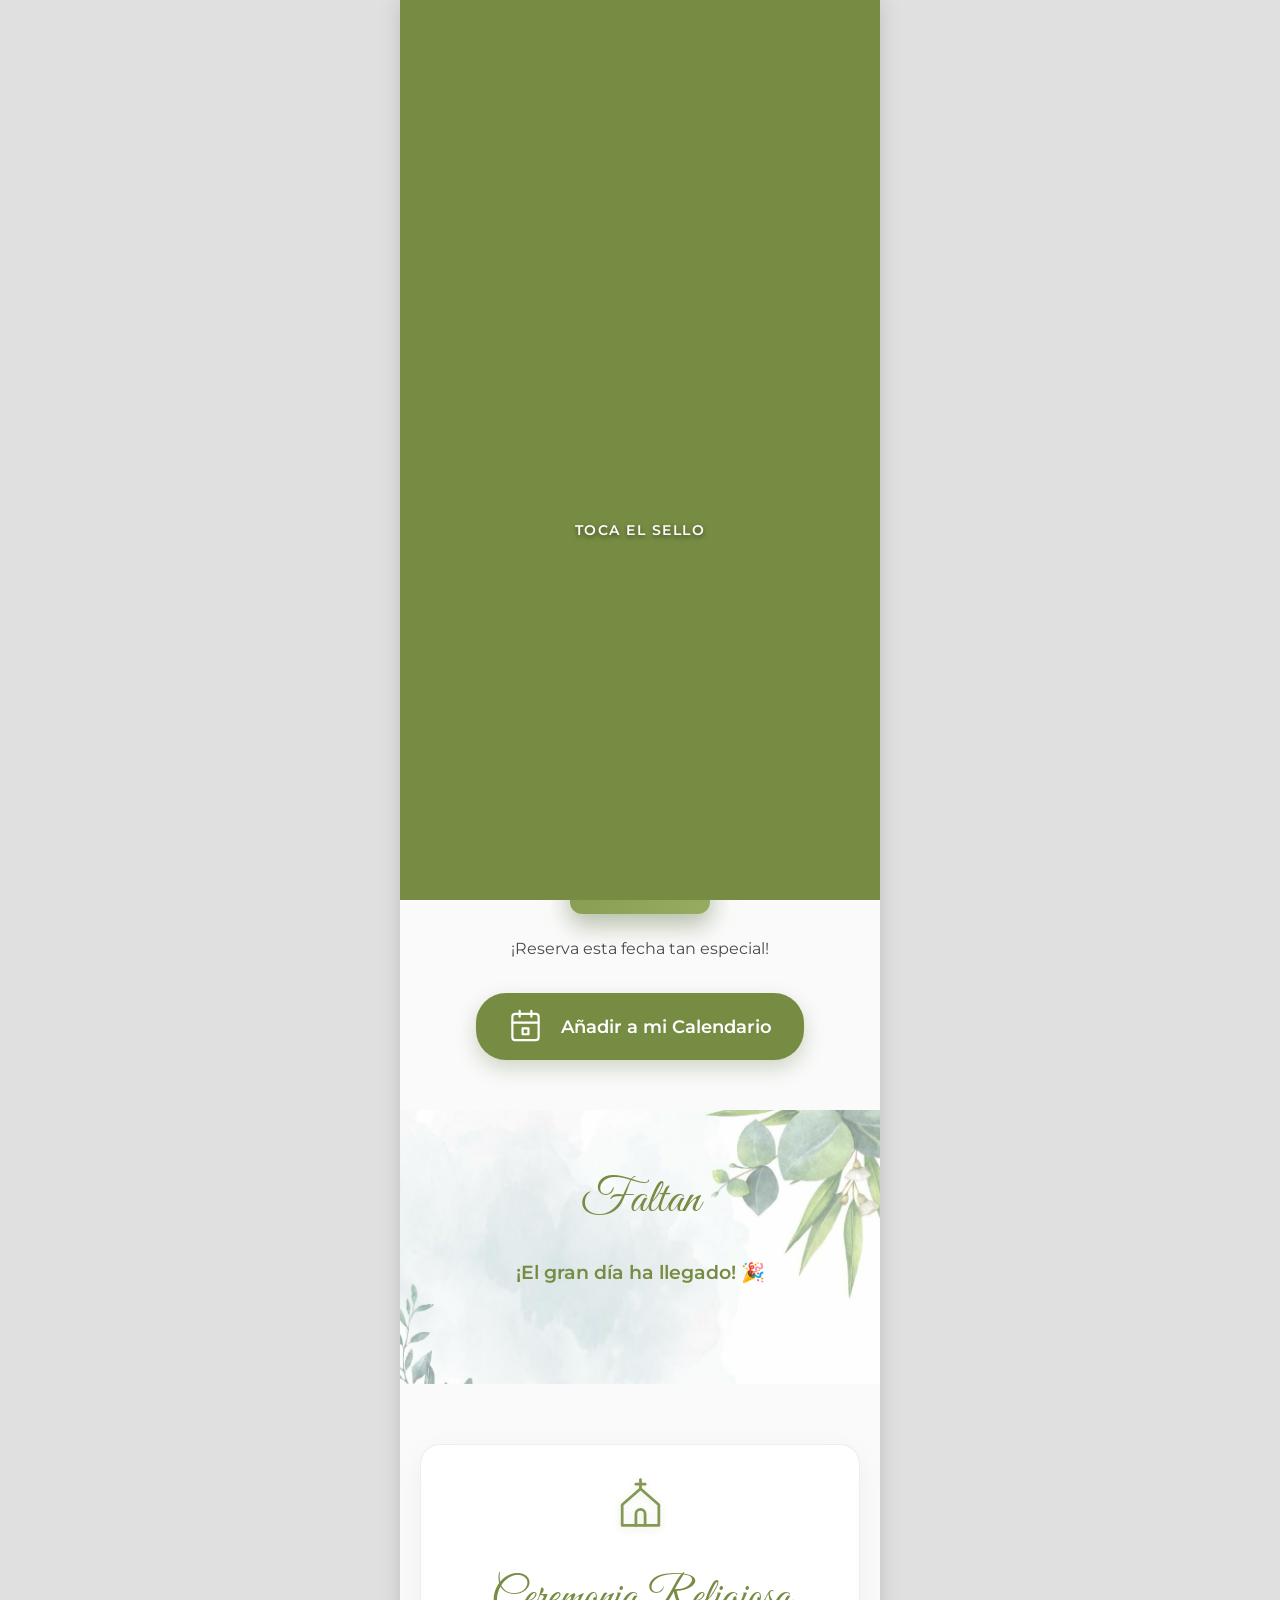
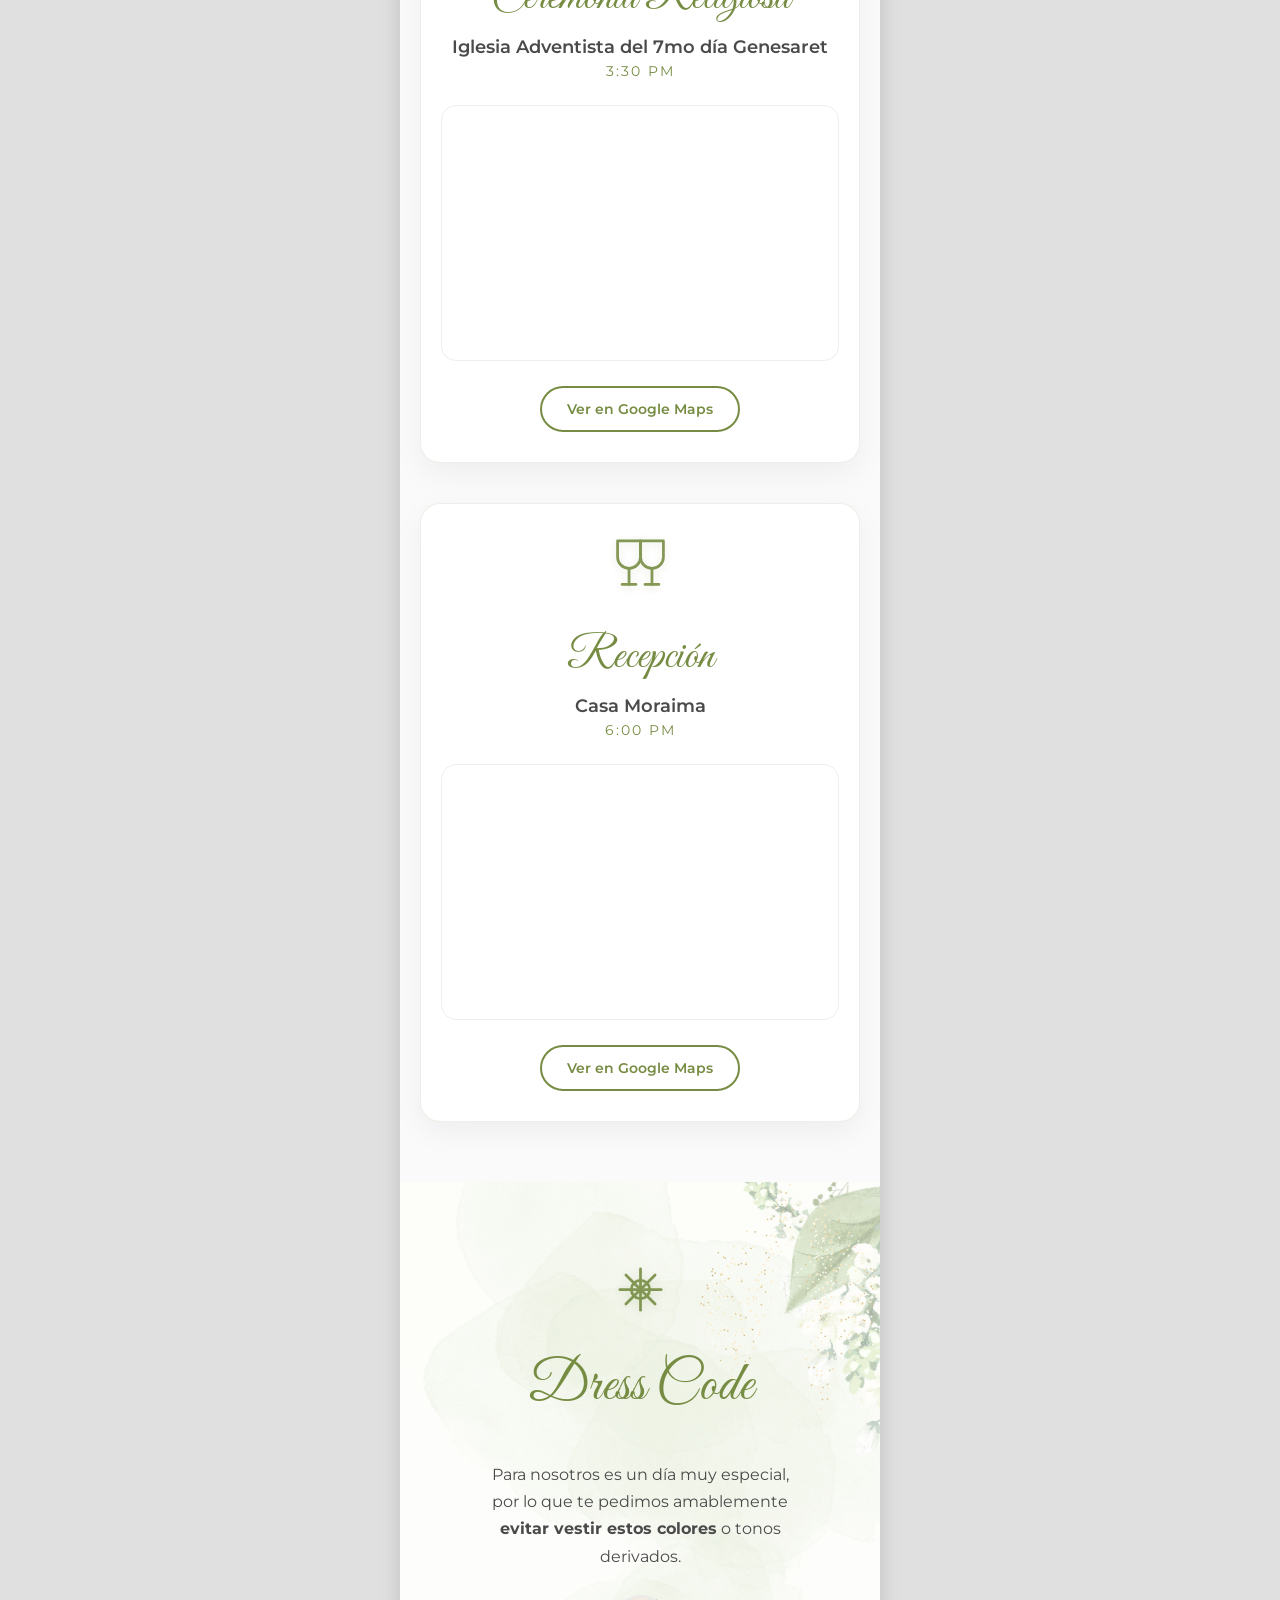
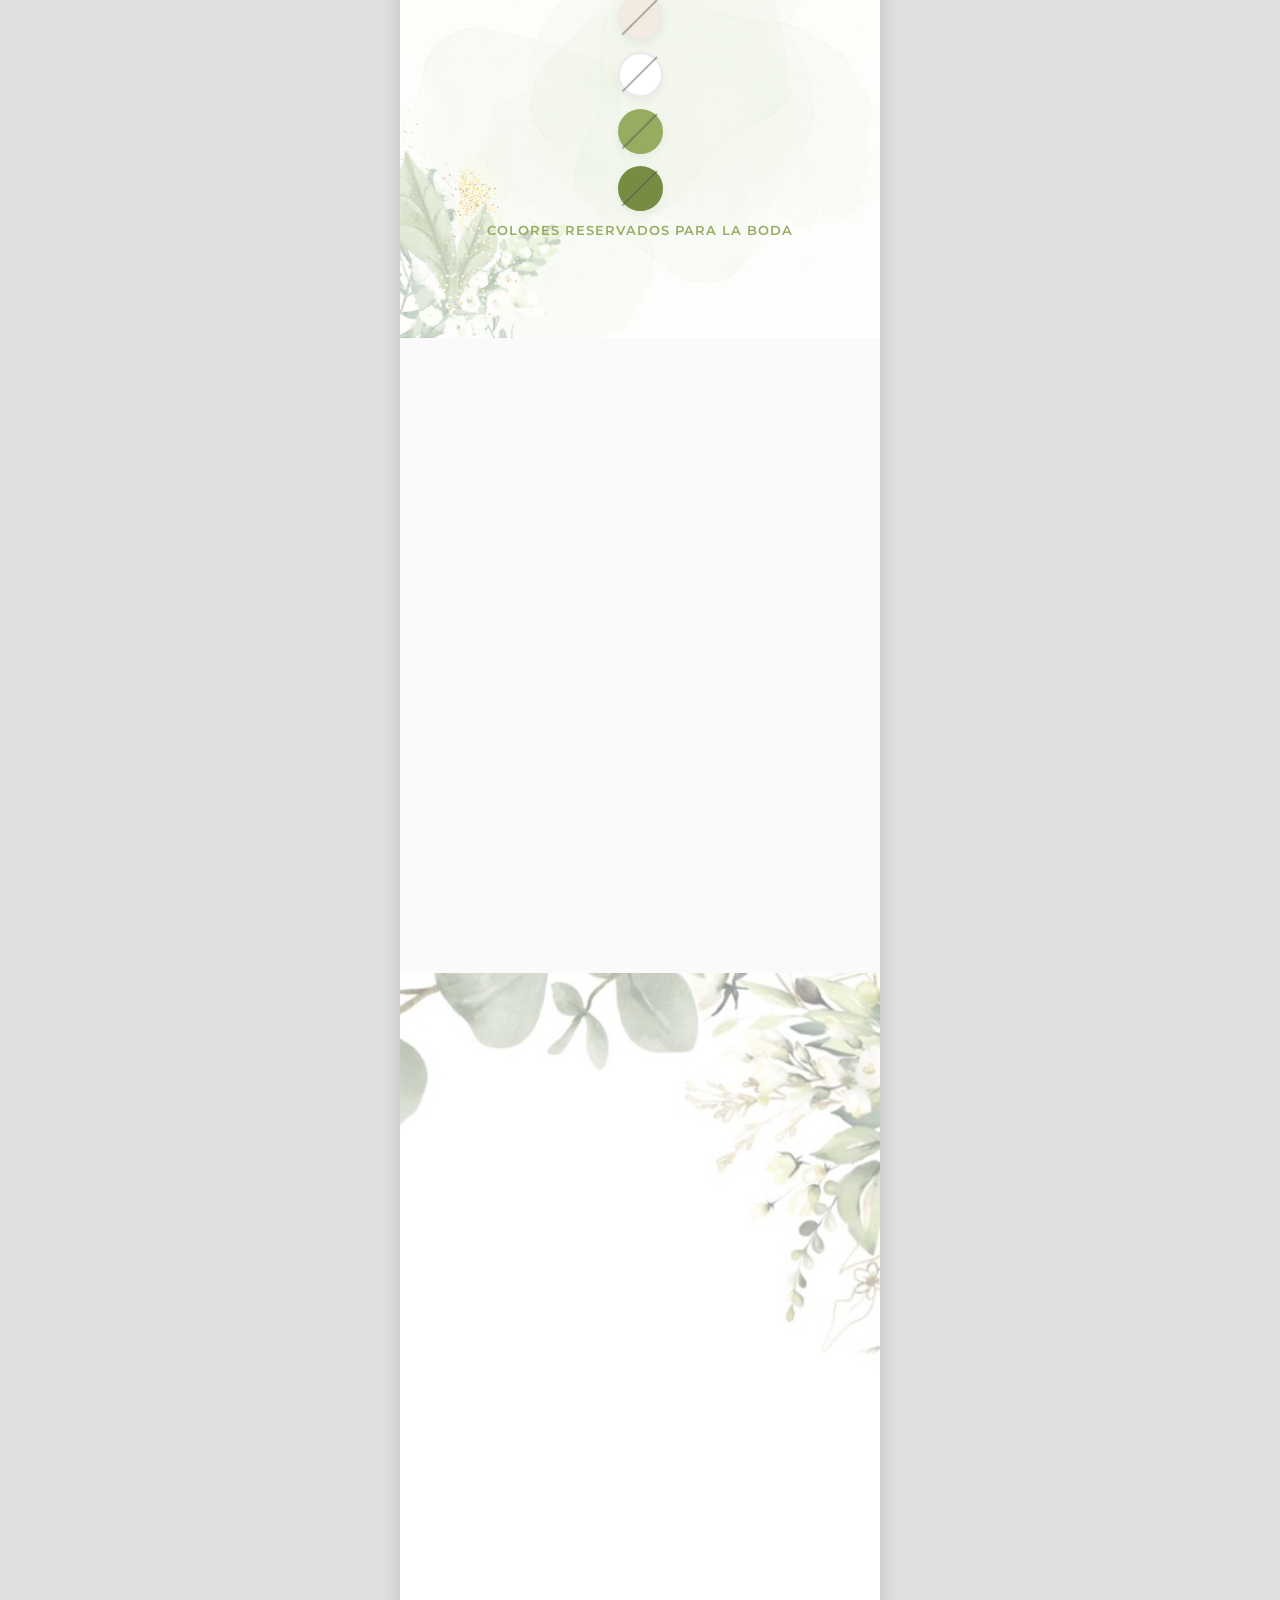
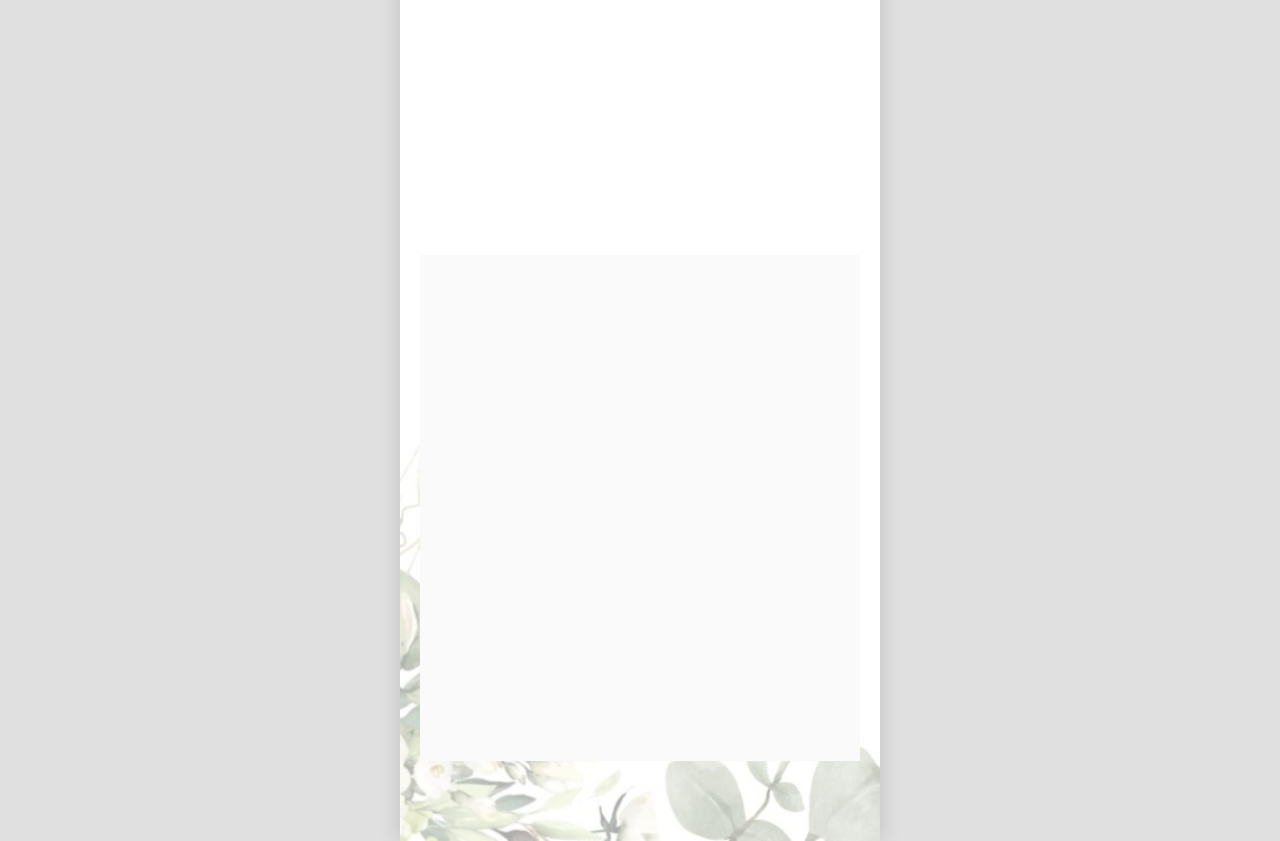
==== commit 61ed8017: "eliminar lila" ====
--- a/index.html
+++ b/index.html
@@ -195,7 +195,6 @@
                     <div class="circulo-color blanco" title="Blanco"></div>
                     <div class="circulo-color verde-oliva" title="Oliva"></div>
                     <div class="circulo-color verde-oliva-oscuro" title="Oliva oscuro"></div>
-                    <div class="circulo-color lila" title="Lila"></div>
                     <span class="etiqueta-color">Colores reservados para la boda</span>
                 </div>
             </div>
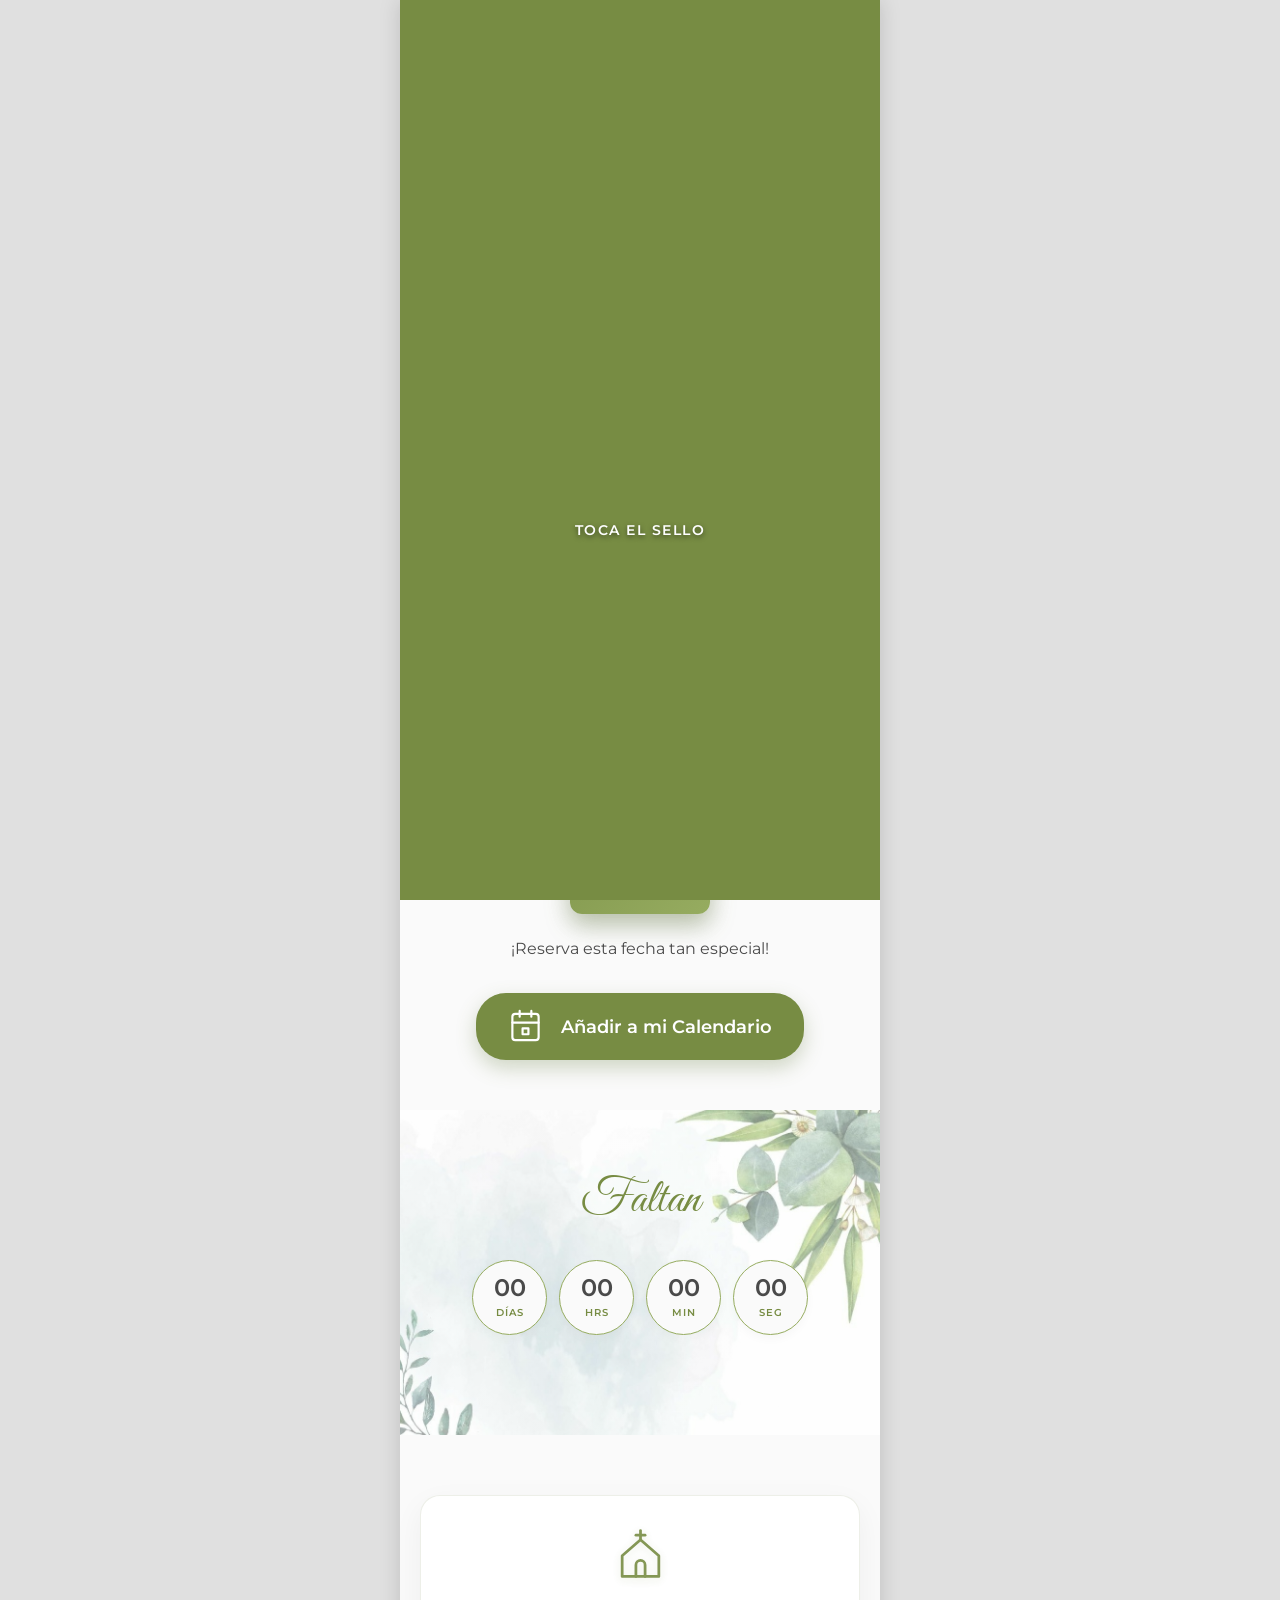
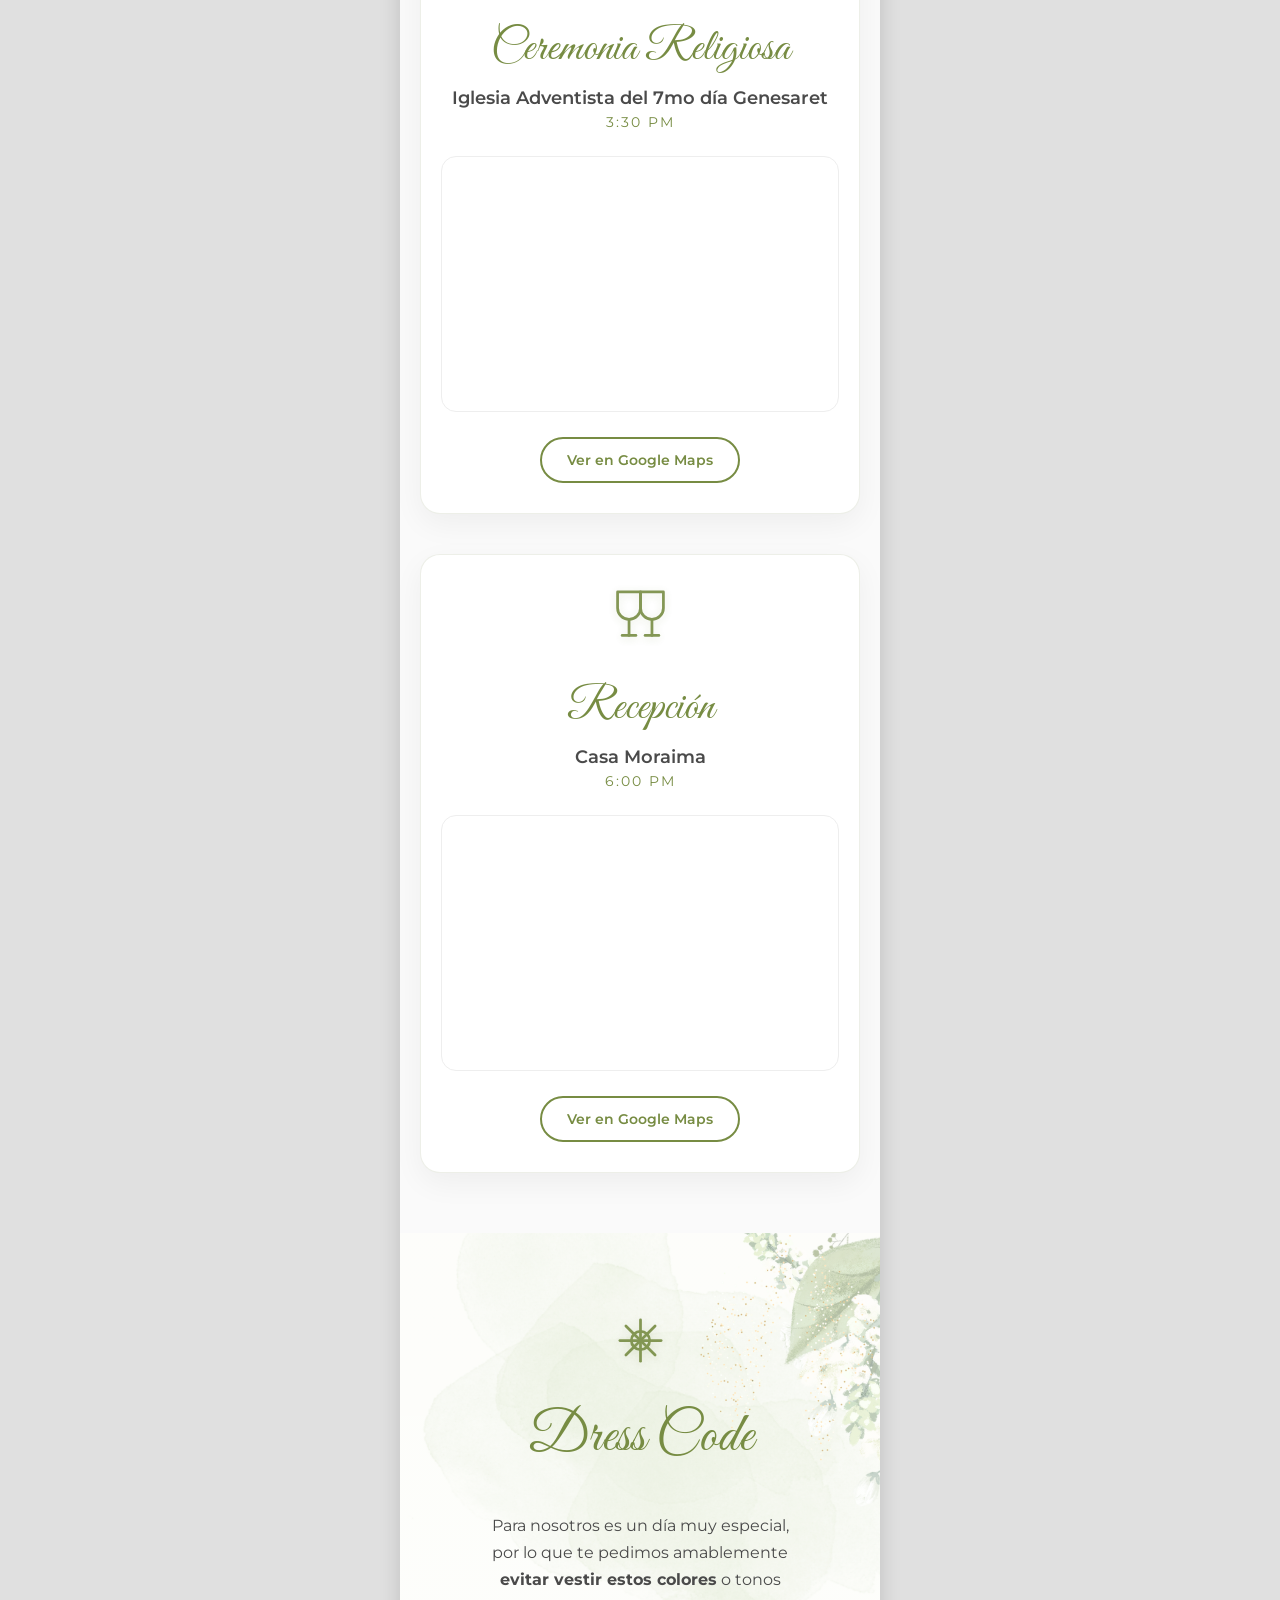
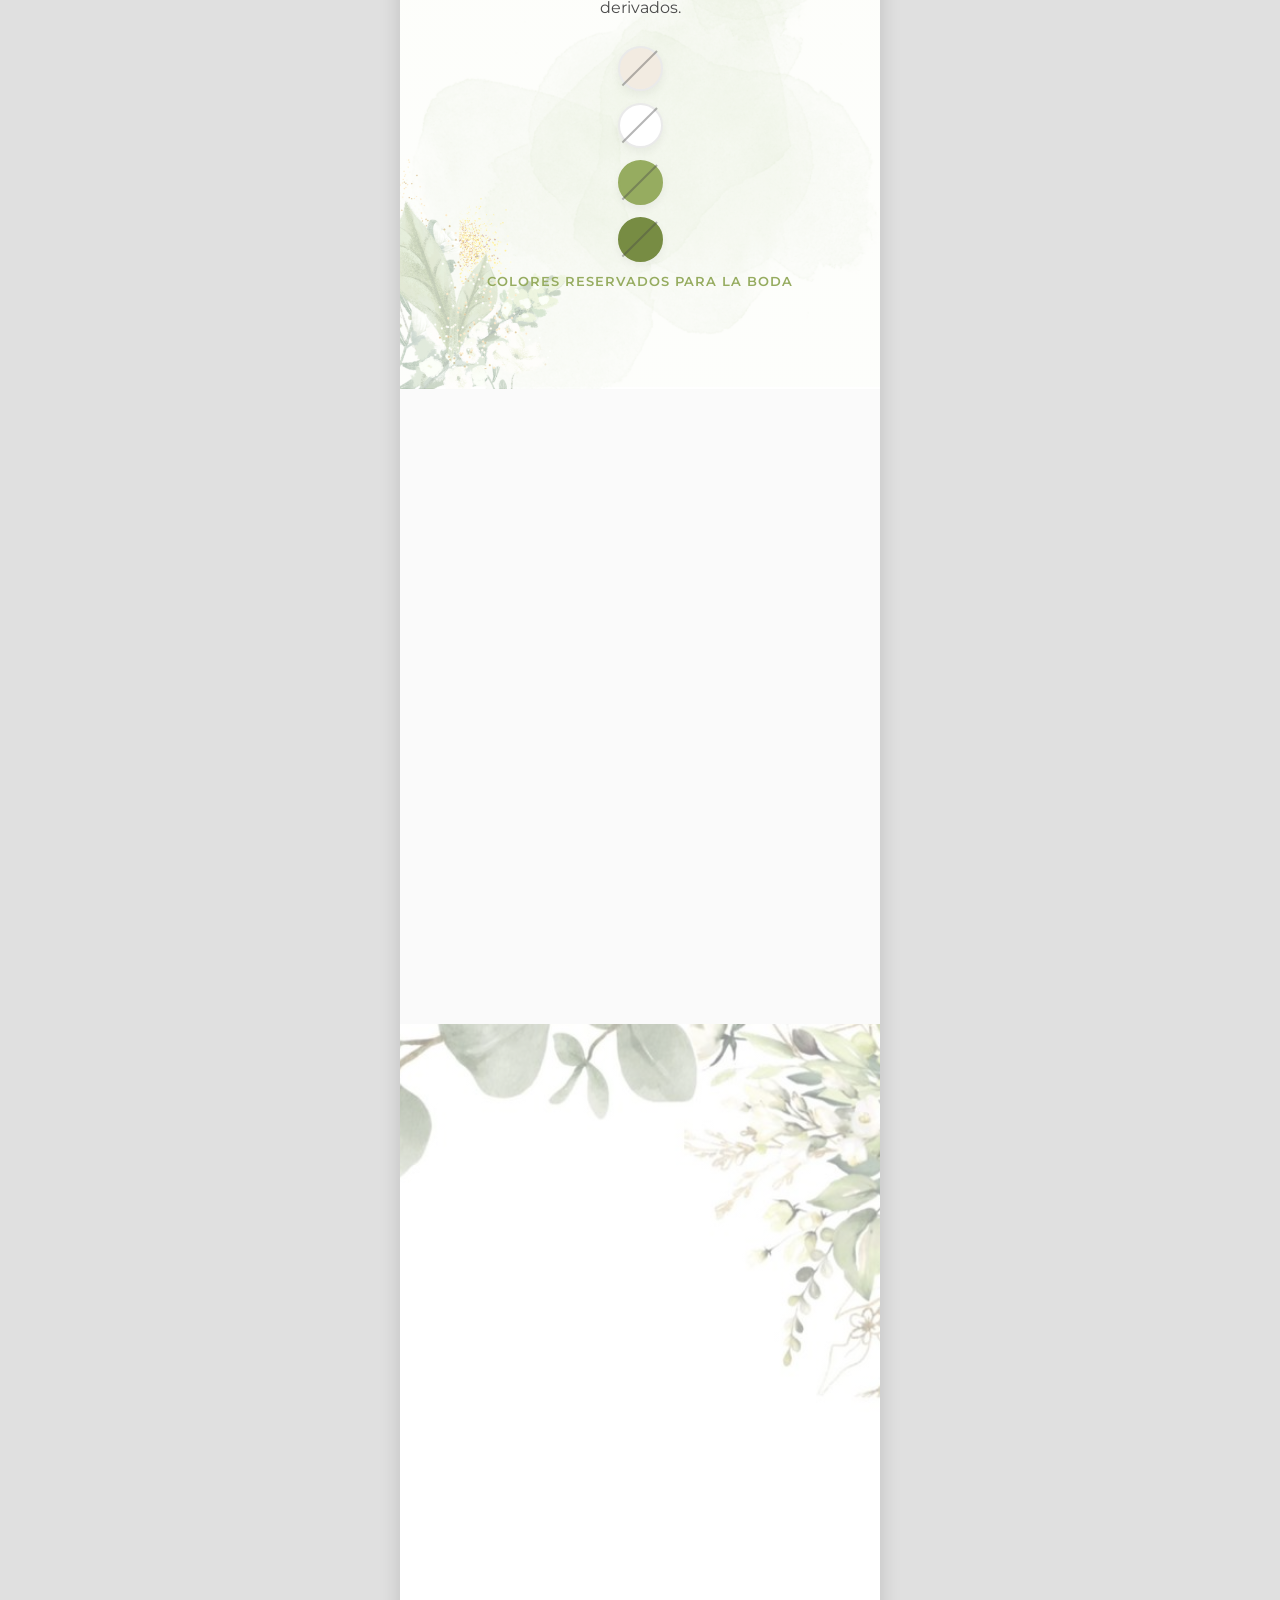
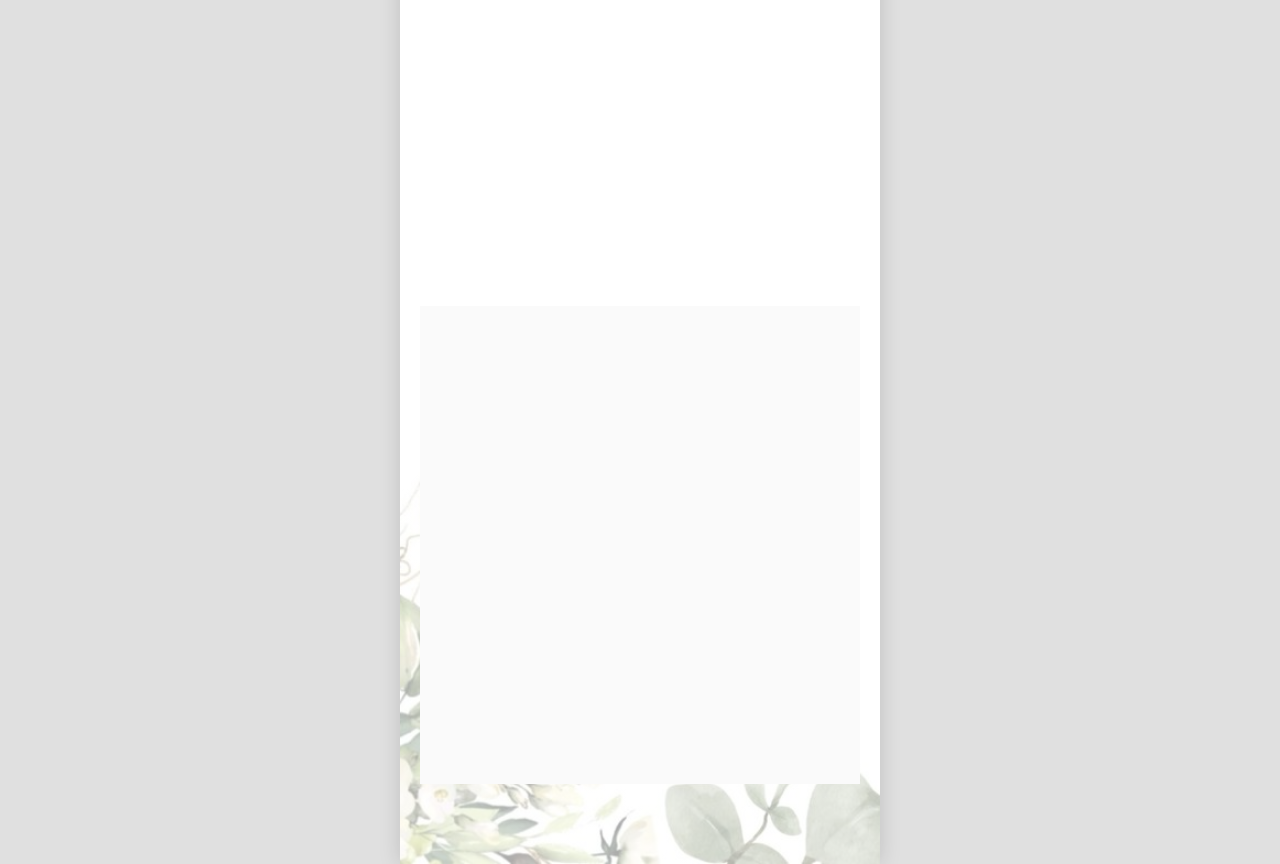
==== commit 6581d791: "Listas de invitados" ====
--- a/index.html
+++ b/index.html
@@ -316,12 +316,18 @@
                     <p class="texto-confirmar">
                         Sería un honor para nosotros contar con tu presencia en este día tan especial.
                     </p>
-                    <p class="info-cupos">
-                        Hemos reservado <span id="cupos-tarjeta" class="resaltado-cupos"></span> cupos para ti.
-                    </p>
-                    <p class="info-mesa" style="margin-top: 10px;">
-                    Mesas asignadas: <strong id="mesa-tarjeta" style="color: var(--verde-oliva);"></strong>
-                        </p>
+                   <p class="info-cupos">
+                    Hemos reservado <span id="cupos-tarjeta" class="resaltado-cupos">0</span> cupos para ti.
+                </p>
+                <p id="mensaje-cargando-datos" style="font-size: 0.85rem; color: var(--verde-oliva); text-align: center; margin-bottom: 10px;">
+                    Cargando lista de invitados...
+                </p>
+
+                <!-- NUEVO: Contenedor donde el JS inyectará los checkboxes -->
+                <div id="contenedor-checklist" class="checklist-invitados" style="display: none;">
+                    <p class="instruccion-check">Por favor, selecciona quiénes asistirán:</p>
+                    <div id="lista-integrantes"></div>
+                </div>
 
                     <button id="btn-abrir-confirmar" class="btn-primario">Confirmar Asistencia</button>
                 </div>
@@ -344,10 +350,17 @@
                     celebrando nuestro amor.
                 </p>
 
+            <!-- RECIBO RESUMEN ACTUALIZADO -->
                 <div class="resumen-confirmacion">
                     <p><strong>Invitado:</strong> <span id="gracias-nombre"></span></p>
-                    <p><strong>Cupos:</strong> <span id="gracias-cupos"></span></p>
-                    <p><strong>Mesas asignadas:</strong> <span id="gracias-mesa"></span></p>
+                    <p><strong>Cupos confirmados:</strong> <span id="gracias-cupos"></span></p>
+                    
+                    <div style="margin-top: 10px; padding-top: 10px; border-top: 1px dashed rgba(122, 139, 74, 0.3);">
+                        <p style="margin-bottom: 5px;"><strong>Asistirán:</strong></p>
+                        <!-- Aquí inyectaremos los integrantes en forma de lista visual -->
+                        <ul id="gracias-lista-integrantes" style="margin: 0; padding-left: 20px; font-size: 0.85rem;">
+                        </ul>
+                    </div>
                     
                     <button id="btn-copiar" class="btn-copiar">
                         <svg viewBox="0 0 24 24" fill="none" stroke="currentColor" stroke-width="1.5" stroke-linecap="round" stroke-linejoin="round" class="icono-copiar">
@@ -362,7 +375,7 @@
 
         <div id="modal-confirmar" class="modal-overlay">
             <div class="modal-contenido">
-                <h3 class="modal-titulo">¡Hola!</h3>
+                <h3 class="modal-titulo">Confirmar reserva</h3>
                 <p class="modal-mensaje">Estás a punto de confirmar la asistencia de:</p>
                 <p id="nombre-confirmacion-modal" class="modal-nombre-invitado"></p>
                 <p class="modal-cupos">Cupos reservados: <span id="num-cupos-modal" style="font-weight: bold; color: var(--verde-oliva);"></span>
--- a/style.css
+++ b/style.css
@@ -1302,3 +1302,63 @@
     margin-right: 8px;
 }
 
+
+/* ========================================= */
+/* --- ESTILOS DEL CHECKLIST DE INVITADOS --- */
+/* ========================================= */
+
+.checklist-invitados {
+    background-color: rgba(122, 139, 74, 0.05); /* Fondo muy sutil */
+    border: 1px solid rgba(122, 139, 74, 0.2);
+    border-radius: 12px;
+    padding: 15px 20px;
+    margin-bottom: 20px;
+    text-align: left;
+}
+
+.instruccion-check {
+    font-size: 0.9rem;
+    font-weight: 600;
+    color: var(--texto-oscuro);
+    margin-bottom: 15px;
+    border-bottom: 1px dashed rgba(122, 139, 74, 0.3);
+    padding-bottom: 8px;
+}
+
+/* Diseño de cada fila del checklist */
+.checkbox-item {
+    margin-bottom: 12px;
+}
+
+.checkbox-item:last-child {
+    margin-bottom: 0;
+}
+
+.checkbox-item label {
+    display: flex;
+    align-items: center; /* Centra el cuadrito con el texto */
+    cursor: pointer;
+    font-size: 0.95rem;
+}
+
+/* Estilo nativo tintado para el checkbox */
+.check-integrante {
+    appearance: auto;
+    accent-color: var(--verde-oliva); /* Pinta el cuadrito del color de la boda */
+    width: 20px;
+    height: 20px;
+    margin-right: 12px;
+    cursor: pointer;
+}
+
+.nombre-check {
+    font-weight: 500;
+    color: var(--texto-oscuro);
+}
+
+.mesa-check {
+    font-size: 0.85rem;
+    color: var(--verde-oliva);
+    font-style: italic;
+    margin-left: 6px;
+}
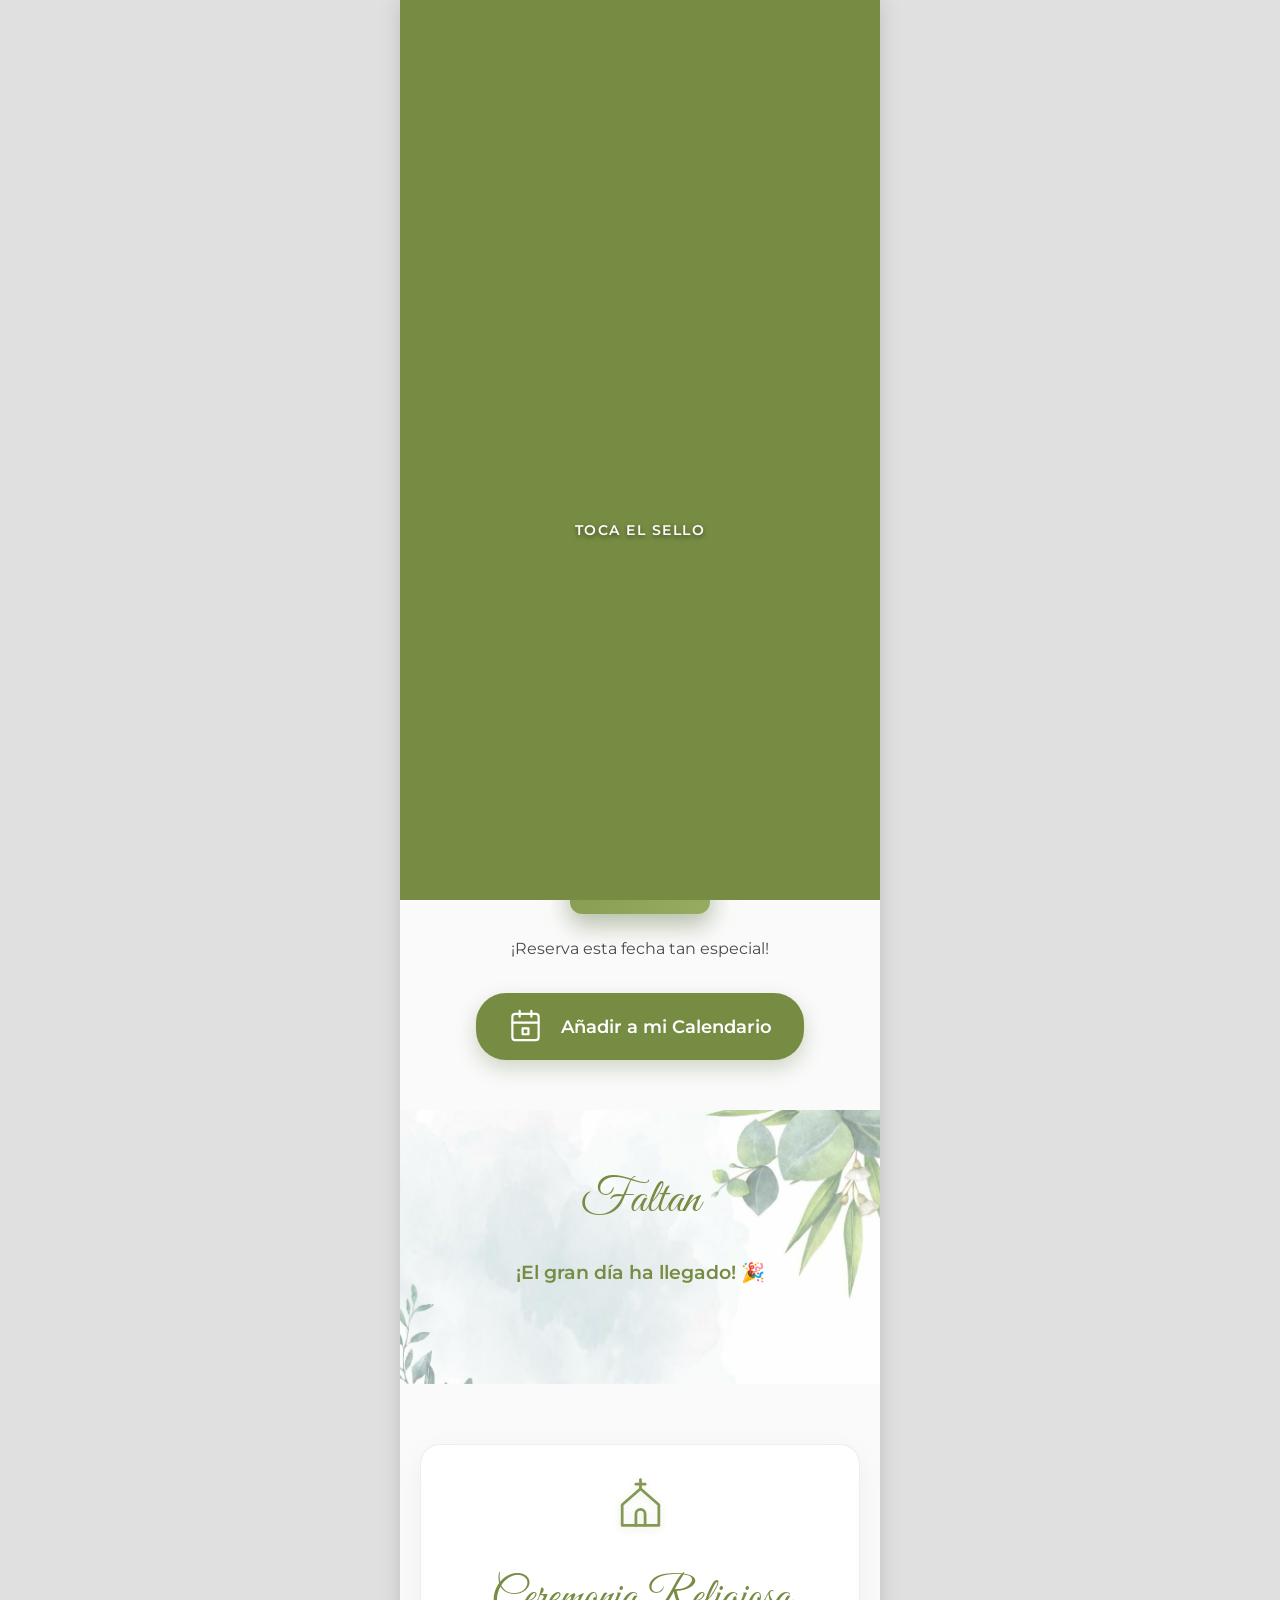
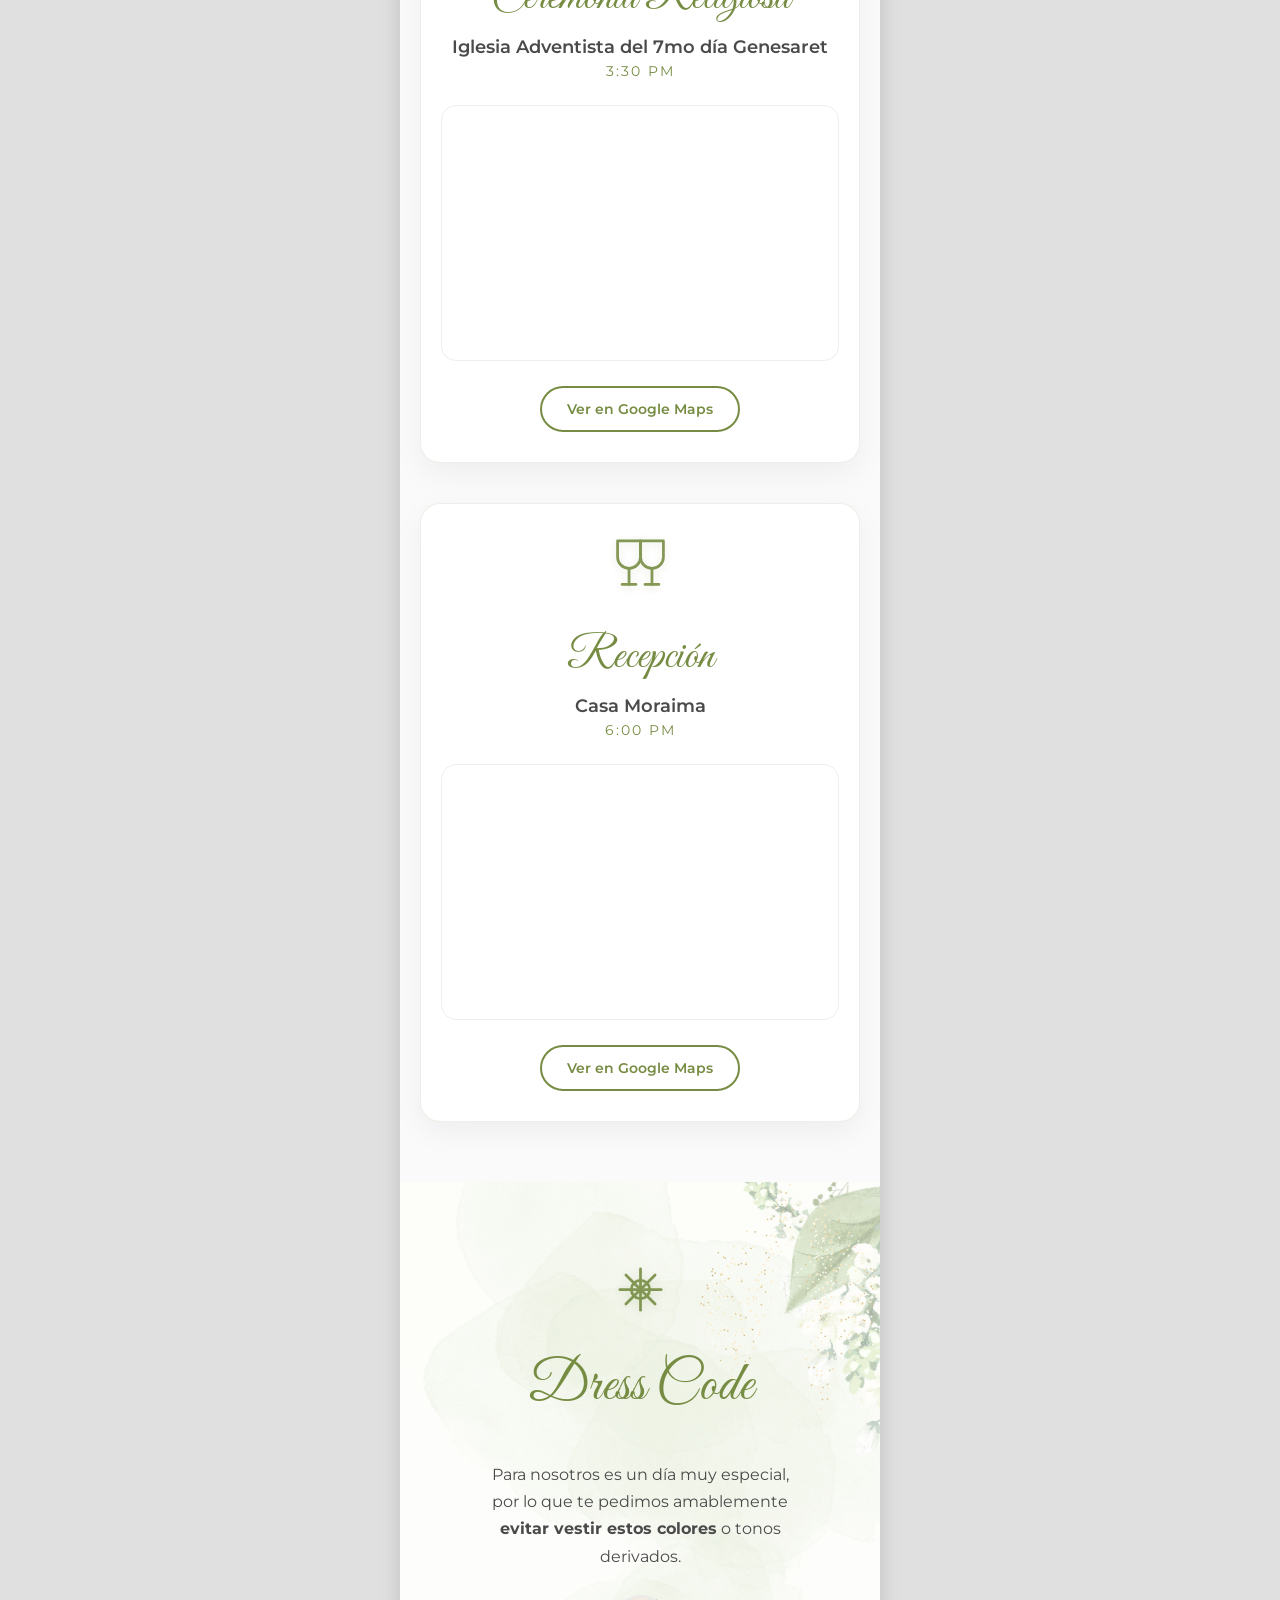
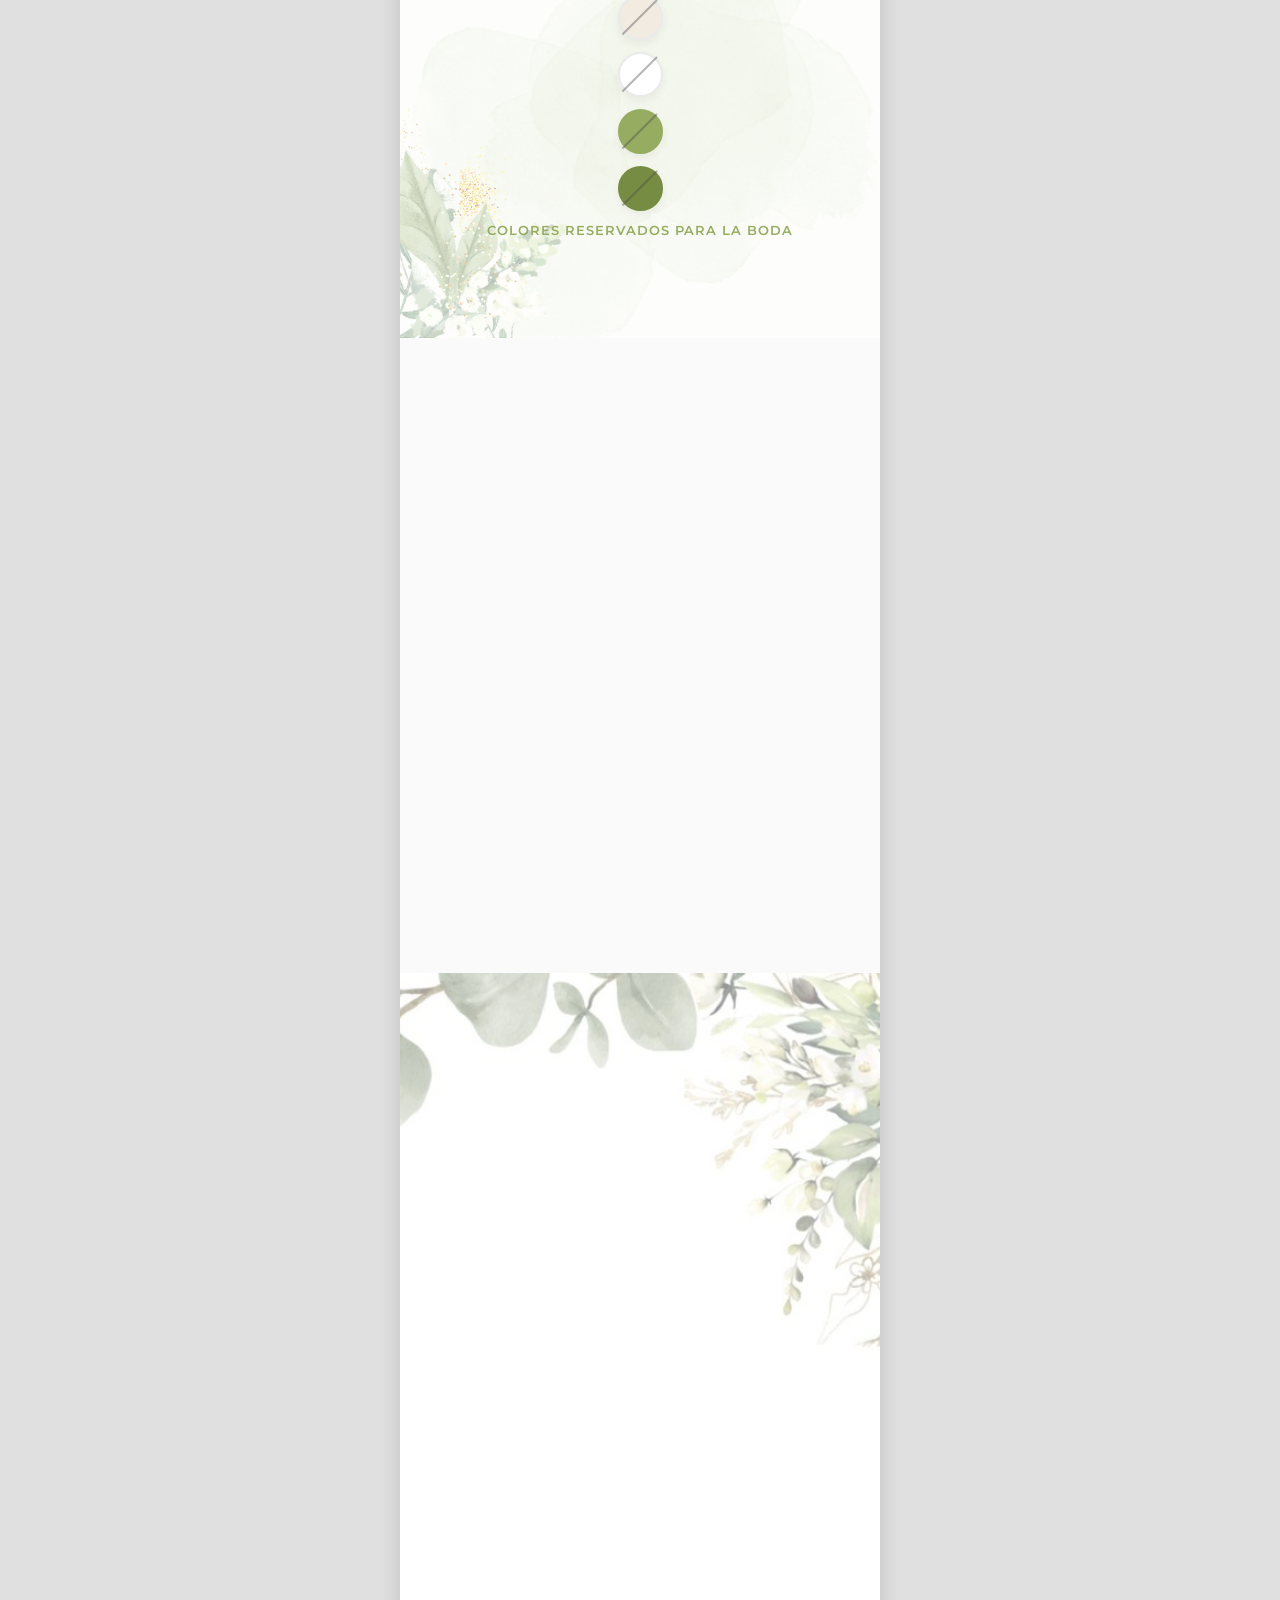
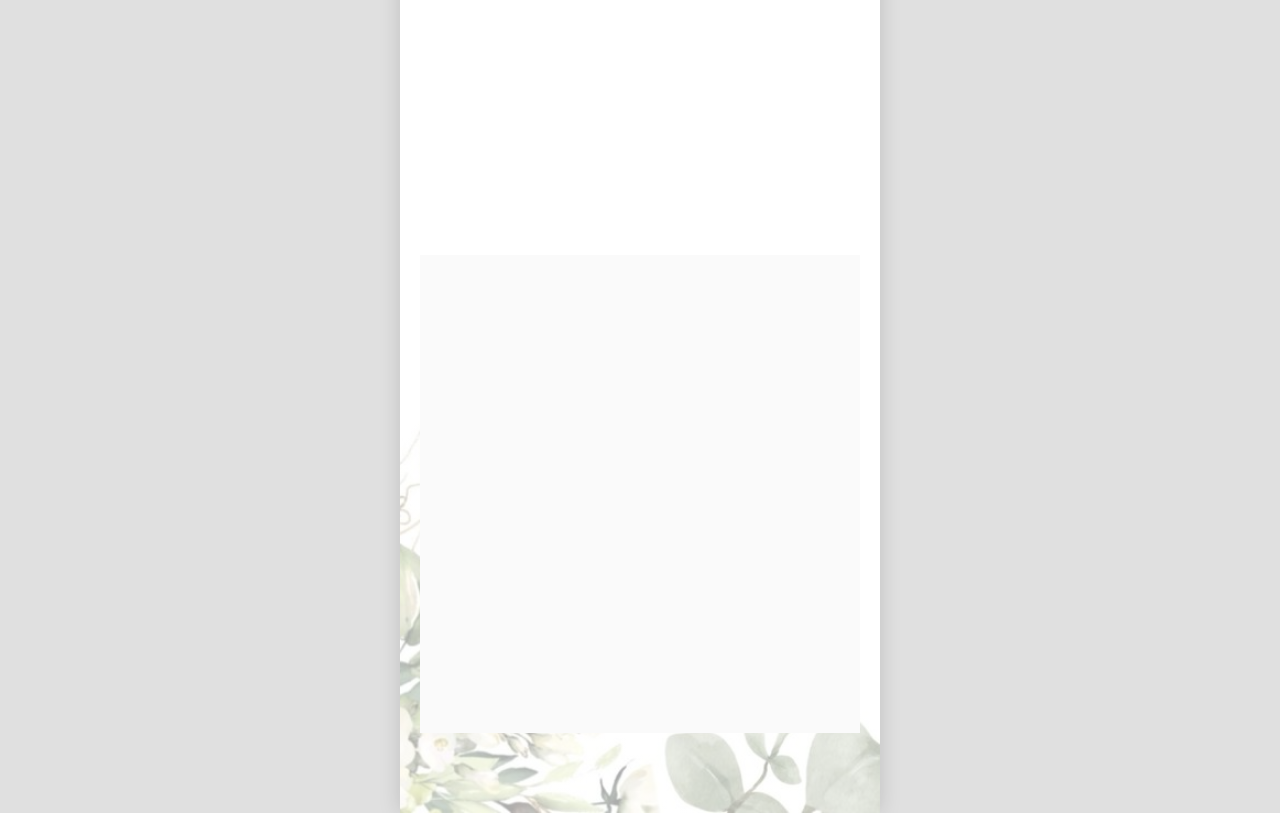
==== commit cc4eac9a: "agrega min whatshapp" ====
--- a/index.html
+++ b/index.html
@@ -6,9 +6,19 @@
     <meta name="viewport" content="width=device-width, initial-scale=1.0">
     <title>Boda de Emanuel & Richelle</title>
 
+    
+    <meta property="og:title" content="💍 Boda de Emanuel & Richelle">
+    <meta property="og:description" content="¡Estás invitado! Acompáñanos a celebrar nuestro gran día. Haz clic aquí para ver tu invitación especial.">
+    
+    <meta property="og:image" content="https://wedding-invitation-eyr.netlify.app/assets/min.png">
+    
+    <meta property="og:url" content="https://wedding-invitation-eyr.netlify.app/">
+    <meta property="og:type" content="website">
+
     <link href="https://fonts.googleapis.com/css2?family=Great+Vibes&family=Montserrat:wght@300;400;600&display=swap"
         rel="stylesheet">
     <link rel="stylesheet" href="style.css">
+
 </head>
 
 <body class="bloquear-scroll">
--- a/style.css
+++ b/style.css
@@ -943,7 +943,7 @@
 
 /* --- SECCIÓN CONFIRMACIÓN (ACTUALIZADA) --- */
 .confirmacion-section {
-    padding: 40px 30px 40px;
+    padding: 40px 10px !important;
     background-color: var(--fondo-app);
     text-align: center;
     display: flex;
